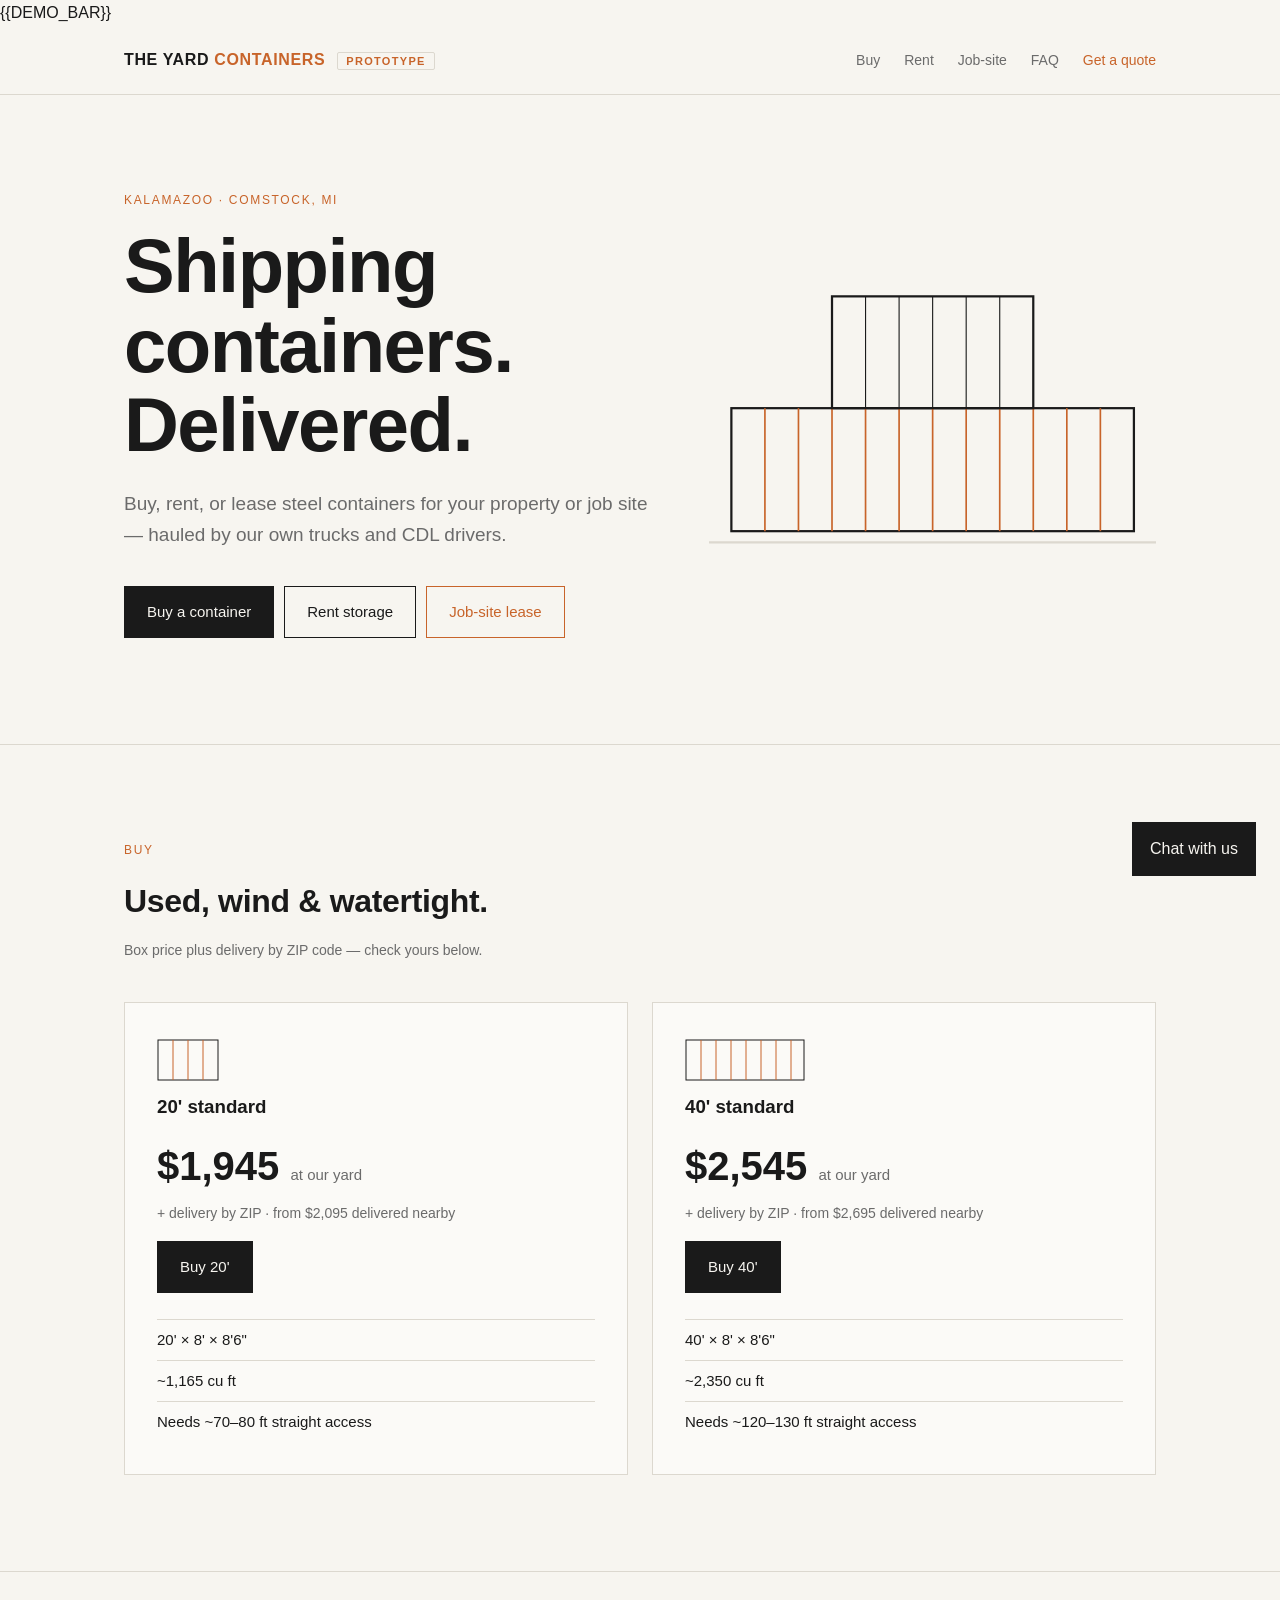
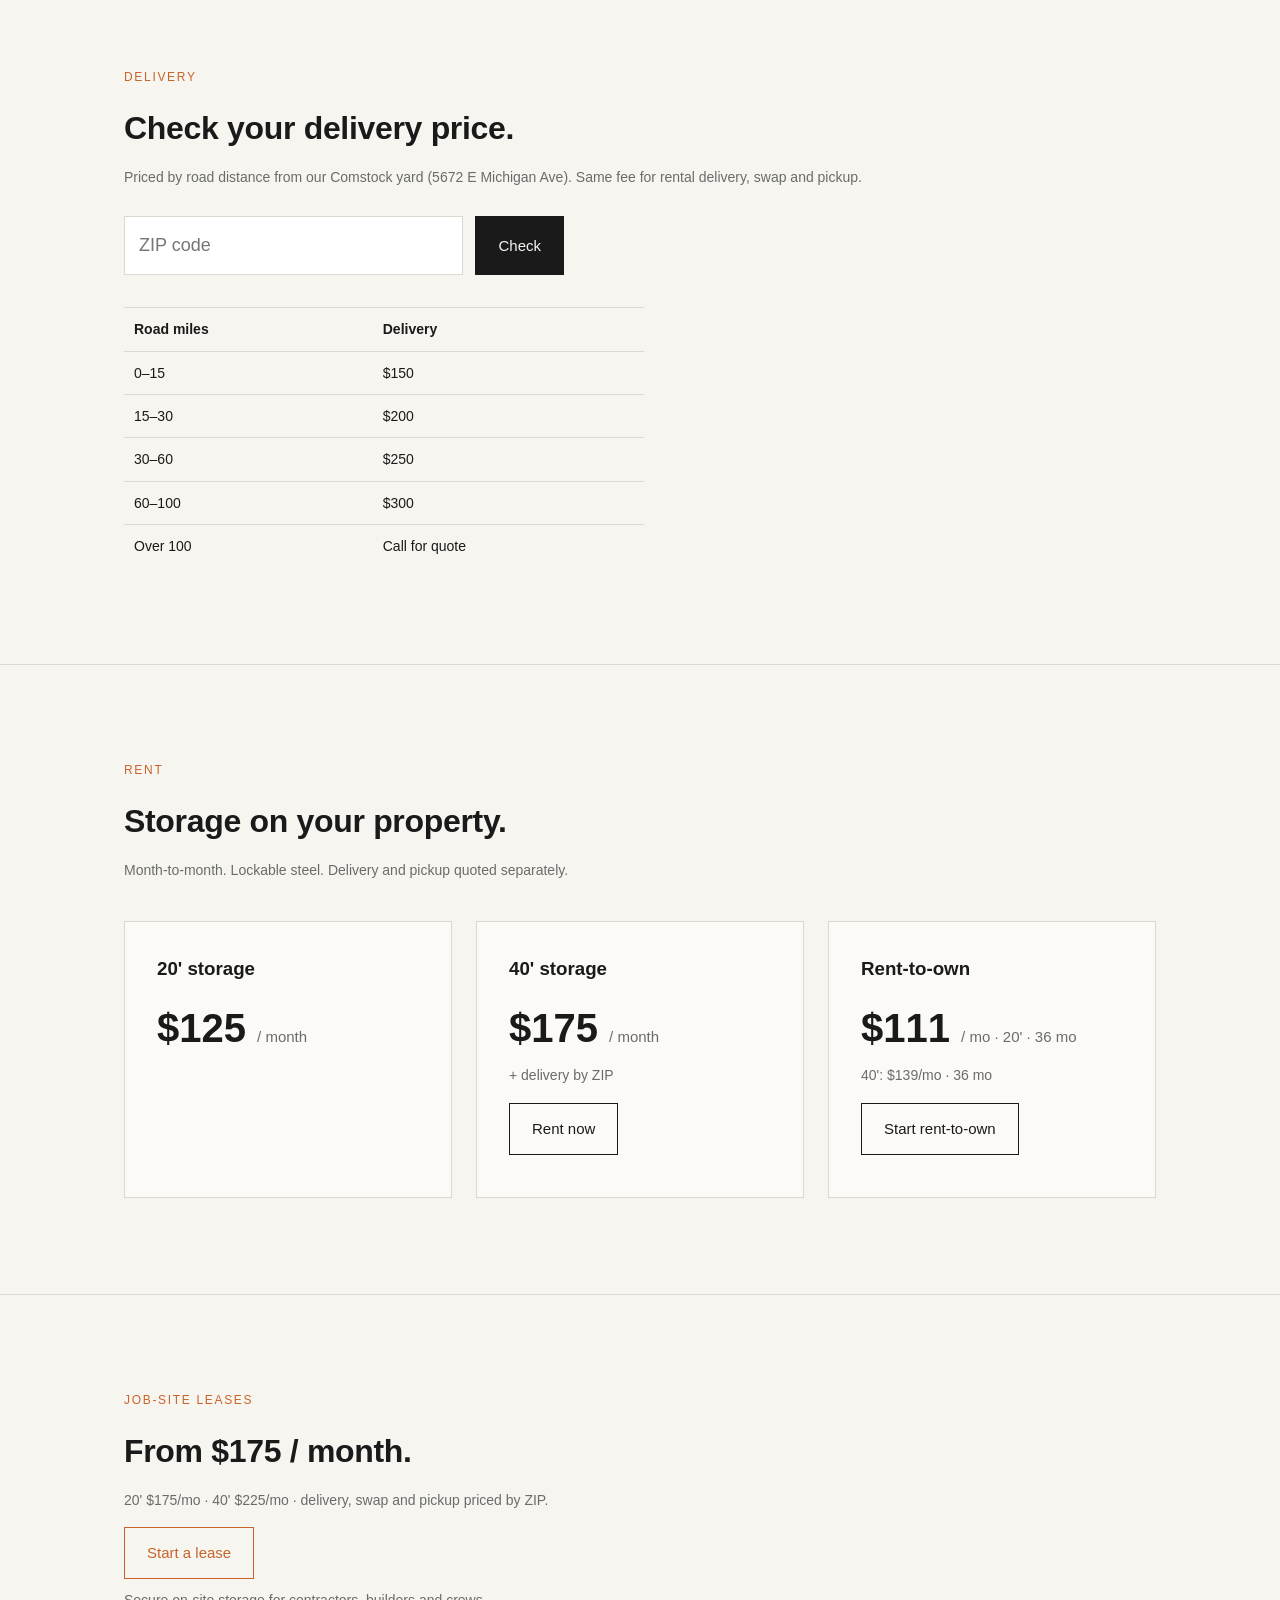
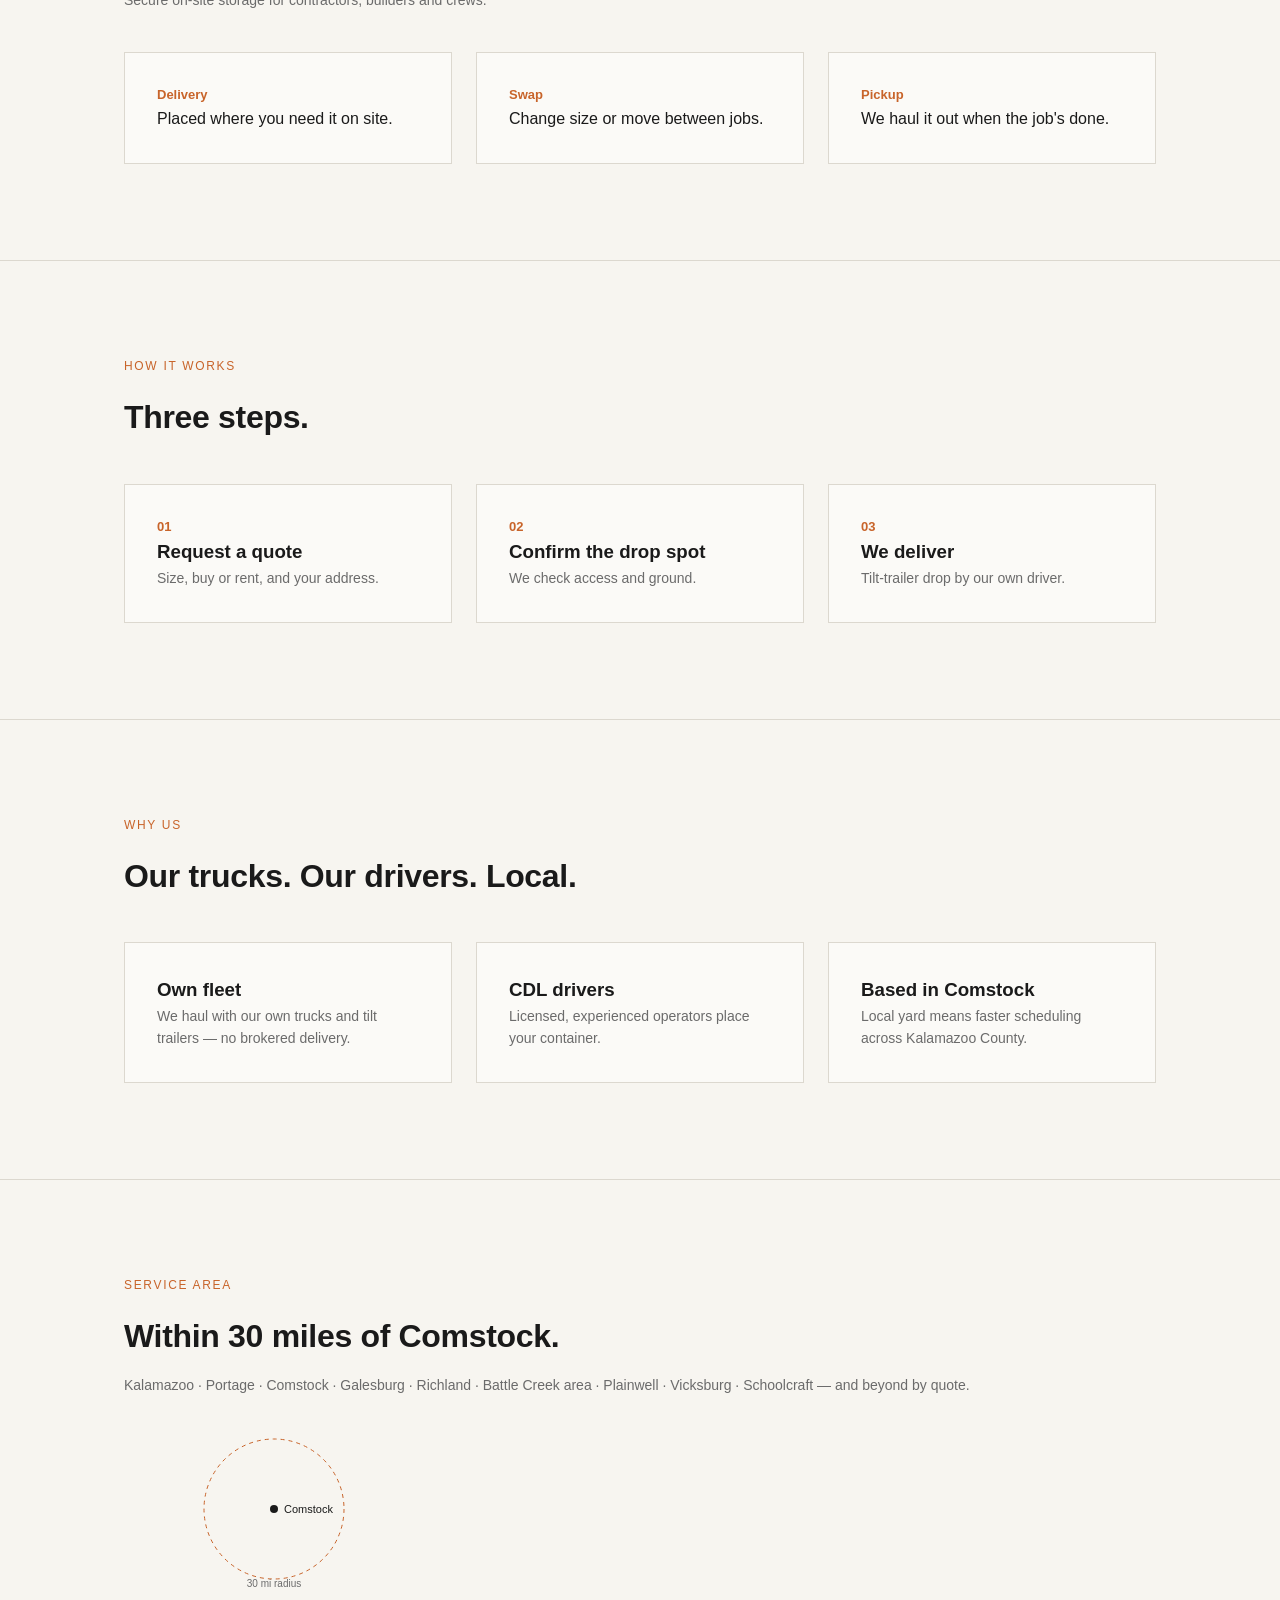
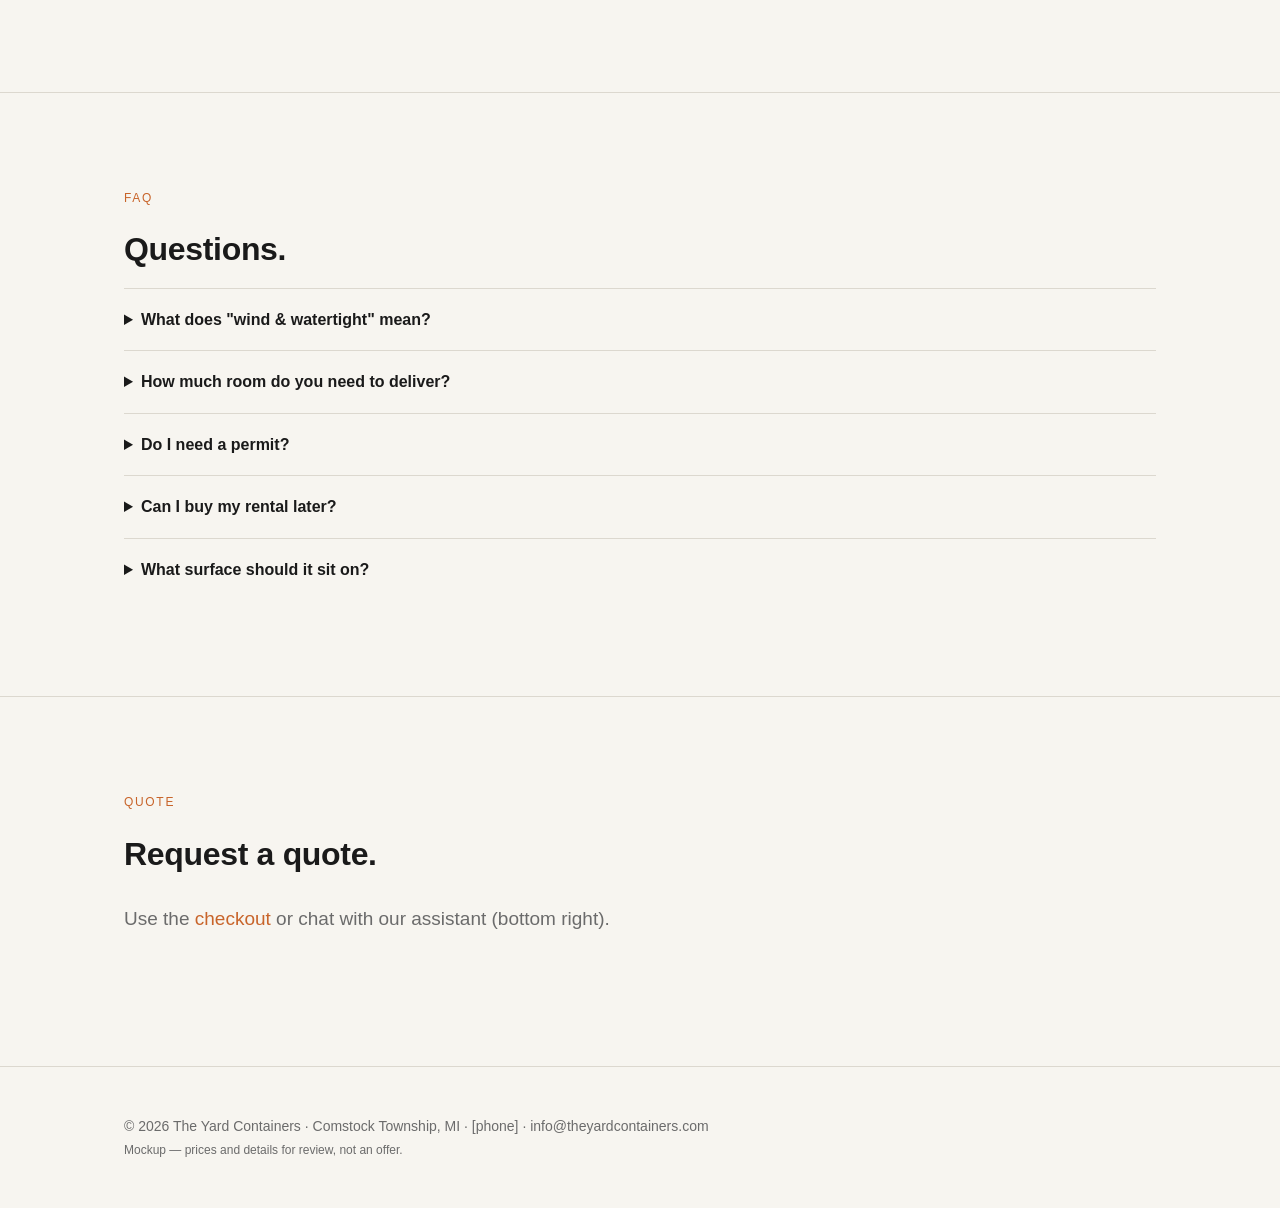
==== static/index.html @ 85f1a33a "Initial site" ====
<!DOCTYPE html>
<html lang="en"><head><meta charset="utf-8"><meta name="viewport" content="width=device-width,initial-scale=1">
<title>The Yard Containers — Shipping containers. Delivered. (Mockup)</title>
<link rel="canonical" href="https://theyardcontainers.com/">
<style>
:root{--bg:#f7f5f0;--ink:#1a1a1a;--mute:#6b6b6b;--line:#dcd8cf;--acc:#c8642a}
*{box-sizing:border-box;margin:0;padding:0}
body{font-family:-apple-system,BlinkMacSystemFont,"Segoe UI",Roboto,"Helvetica Neue",Arial,sans-serif;background:var(--bg);color:var(--ink);line-height:1.6}
a{color:inherit;text-decoration:none}
.wrap{max-width:1080px;margin:0 auto;padding:0 24px}
header{border-bottom:1px solid var(--line)}
.nav{display:flex;justify-content:space-between;align-items:center;height:68px}
.logo{font-weight:700;letter-spacing:.04em}.logo span{color:var(--acc)}
nav a{margin-left:24px;font-size:14px;color:var(--mute)}nav a:hover{color:var(--ink)}
.mock{font-size:11px;letter-spacing:.12em;text-transform:uppercase;color:var(--mute);border:1px solid var(--line);padding:2px 8px;border-radius:2px;margin-left:12px}
section{padding:96px 0;border-bottom:1px solid var(--line)}
h1{font-size:clamp(40px,7vw,76px);line-height:1.05;font-weight:700;letter-spacing:-.02em}
h2{font-size:32px;font-weight:600;letter-spacing:-.01em;margin-bottom:12px}
.eyebrow{font-size:12px;letter-spacing:.14em;text-transform:uppercase;color:var(--acc);margin-bottom:16px}
.lead{font-size:19px;color:var(--mute);max-width:560px;margin:24px 0 36px}
.btn{display:inline-block;padding:13px 22px;border:1px solid var(--ink);font-size:15px;margin:0 10px 10px 0}
.btn.p{background:var(--ink);color:var(--bg)}.btn.a{border-color:var(--acc);color:var(--acc)}
.hero{display:grid;grid-template-columns:1.2fr 1fr;gap:48px;align-items:center}
.grid{display:grid;grid-template-columns:repeat(auto-fit,minmax(260px,1fr));gap:24px;margin-top:40px}
.card{border:1px solid var(--line);padding:32px;background:#fbfaf7}
table.t{width:100%;border-collapse:collapse;font-size:14px}table.t td,table.t th{border-top:1px solid var(--line);padding:10px;text-align:left}
.price{font-size:40px;font-weight:700;margin:12px 0 4px}.price small{font-size:15px;font-weight:400;color:var(--mute)}
.sub{color:var(--mute);font-size:14px}
ul.l{list-style:none;margin-top:16px}ul.l li{padding:8px 0;border-top:1px solid var(--line);font-size:15px}
.step{font-size:13px;color:var(--acc);font-weight:600}
details{border-top:1px solid var(--line);padding:18px 0}details summary{cursor:pointer;font-weight:600}details p{color:var(--mute);margin-top:8px}
form{display:grid;grid-template-columns:1fr 1fr;gap:16px;margin-top:32px}
label{font-size:13px;color:var(--mute);display:block;margin-bottom:6px}
input,select,textarea{width:100%;padding:12px;border:1px solid var(--line);background:#fff;font:inherit}
.full{grid-column:1/-1}.note{font-size:13px;color:var(--acc);margin-top:8px}
footer{padding:48px 0;font-size:14px;color:var(--mute)}
@media(max-width:760px){.hero{grid-template-columns:1fr}nav a:not(.cta){display:none}section{padding:64px 0}form{grid-template-columns:1fr}}

.demo-bar{background:#c8642a;color:#fff;text-align:center;font-size:13px;padding:6px}
.form{display:grid;grid-template-columns:1fr 1fr;gap:16px;margin-top:32px}
table.t{width:100%;border-collapse:collapse;margin-top:16px;font-size:14px}table.t td,table.t th{border-top:1px solid var(--line);padding:10px;text-align:left;vertical-align:top}
.pill{font-size:12px;padding:2px 8px;border:1px solid var(--line)}.pill.available{color:#2f7a3d}.pill.sold{color:#999}.pill.rented,.pill.leased{color:var(--acc)}
#chatbtn{position:fixed;right:24px;bottom:24px;background:var(--ink);color:var(--bg);border:0;padding:14px 18px;font:inherit;cursor:pointer;z-index:9}
#chat{position:fixed;right:24px;bottom:84px;width:360px;max-width:calc(100vw - 32px);height:480px;background:#fff;border:1px solid var(--ink);display:none;flex-direction:column;z-index:9}
#chat.open{display:flex}#chat .hd{padding:12px 16px;border-bottom:1px solid var(--line);font-weight:600}#log{flex:1;overflow:auto;padding:16px;font-size:14px}
.m{margin:8px 0;padding:10px 12px;max-width:85%}.m.b{background:#f2efe8}.m.u{background:var(--ink);color:var(--bg);margin-left:auto}
#chat form{display:flex;border-top:1px solid var(--line)}#chat input{border:0;flex:1;padding:12px}#chat button{border:0;background:var(--acc);color:#fff;padding:0 16px}
@media(max-width:760px){.form{grid-template-columns:1fr}}
</style></head><body>{{DEMO_BAR}}
<header><div class="wrap nav"><a href="#" class="logo">THE YARD <span>CONTAINERS</span><span class="mock">Prototype</span></a>
<nav><a href="#buy">Buy</a><a href="#rent">Rent</a><a href="#jobsite">Job-site</a><a href="#faq">FAQ</a><a class="cta" href="#quote" style="color:var(--acc)">Get a quote</a></nav></div></header>

<section><div class="wrap hero"><div>
<div class="eyebrow">Kalamazoo · Comstock, MI</div>
<h1>Shipping containers. Delivered.</h1>
<p class="lead">Buy, rent, or lease steel containers for your property or job site — hauled by our own trucks and CDL drivers.</p>
<a class="btn p" href="/checkout?product=buy">Buy a container</a><a class="btn" href="/checkout?product=rent">Rent storage</a><a class="btn a" href="/checkout?product=lease">Job-site lease</a></div>
<svg viewBox="0 0 400 260" aria-label="Container illustration">
<rect x="20" y="120" width="360" height="110" fill="none" stroke="#1a1a1a" stroke-width="2"/>
<g stroke="#c8642a" stroke-width="1.5">
<line x1="50" y1="120" x2="50" y2="230"/><line x1="80" y1="120" x2="80" y2="230"/><line x1="110" y1="120" x2="110" y2="230"/><line x1="140" y1="120" x2="140" y2="230"/><line x1="170" y1="120" x2="170" y2="230"/><line x1="200" y1="120" x2="200" y2="230"/><line x1="230" y1="120" x2="230" y2="230"/><line x1="260" y1="120" x2="260" y2="230"/><line x1="290" y1="120" x2="290" y2="230"/><line x1="320" y1="120" x2="320" y2="230"/><line x1="350" y1="120" x2="350" y2="230"/></g>
<rect x="110" y="20" width="180" height="100" fill="none" stroke="#1a1a1a" stroke-width="2"/>
<g stroke="#1a1a1a" stroke-width="1"><line x1="140" y1="20" x2="140" y2="120"/><line x1="170" y1="20" x2="170" y2="120"/><line x1="200" y1="20" x2="200" y2="120"/><line x1="230" y1="20" x2="230" y2="120"/><line x1="260" y1="20" x2="260" y2="120"/></g>
<line x1="0" y1="240" x2="400" y2="240" stroke="#dcd8cf" stroke-width="2"/></svg></div></section>

<section id="buy"><div class="wrap"><div class="eyebrow">Buy</div><h2>Used, wind &amp; watertight.</h2><p class="sub">Box price plus delivery by ZIP code — check yours below.</p>
<div class="grid">
<div class="card"><svg viewBox="0 0 120 50" width="120"><rect x="1" y="5" width="60" height="40" fill="none" stroke="#1a1a1a"/><g stroke="#c8642a"><line x1="16" y1="5" x2="16" y2="45"/><line x1="31" y1="5" x2="31" y2="45"/><line x1="46" y1="5" x2="46" y2="45"/></g></svg>
<h3>20' standard</h3><div class="price">$1,945 <small>at our yard</small></div><div class="sub">+ delivery by ZIP · from $2,095 delivered nearby</div><p style="margin-top:16px"><a class="btn p" href="/checkout?product=buy&size=20">Buy 20'</a></p>
<ul class="l"><li>20' × 8' × 8'6"</li><li>~1,165 cu ft</li><li>Needs ~70–80 ft straight access</li></ul></div>
<div class="card"><svg viewBox="0 0 120 50" width="120"><rect x="1" y="5" width="118" height="40" fill="none" stroke="#1a1a1a"/><g stroke="#c8642a"><line x1="16" y1="5" x2="16" y2="45"/><line x1="31" y1="5" x2="31" y2="45"/><line x1="46" y1="5" x2="46" y2="45"/><line x1="61" y1="5" x2="61" y2="45"/><line x1="76" y1="5" x2="76" y2="45"/><line x1="91" y1="5" x2="91" y2="45"/><line x1="106" y1="5" x2="106" y2="45"/></g></svg>
<h3>40' standard</h3><div class="price">$2,545 <small>at our yard</small></div><div class="sub">+ delivery by ZIP · from $2,695 delivered nearby</div><p style="margin-top:16px"><a class="btn p" href="/checkout?product=buy&size=40">Buy 40'</a></p>
<ul class="l"><li>40' × 8' × 8'6"</li><li>~2,350 cu ft</li><li>Needs ~120–130 ft straight access</li></ul></div></div></div></section>

<section id="zip"><div class="wrap"><div class="eyebrow">Delivery</div><h2>Check your delivery price.</h2>
<p class="sub">Priced by road distance from our Comstock yard (5672 E Michigan Ave). Same fee for rental delivery, swap and pickup.</p>
<div style="display:flex;gap:12px;margin-top:28px;max-width:440px"><input id="zipin" maxlength="5" inputmode="numeric" placeholder="ZIP code" style="flex:1;padding:14px;border:1px solid var(--line);font:inherit;font-size:18px">
<button class="btn p" style="margin:0" onclick="zipcheck()">Check</button></div><div id="zipout" style="margin-top:24px"></div>
<table class="t" style="max-width:520px;margin-top:32px"><tr><th>Road miles</th><th>Delivery</th></tr><tr><td>0–15</td><td>$150</td></tr><tr><td>15–30</td><td>$200</td></tr><tr><td>30–60</td><td>$250</td></tr><tr><td>60–100</td><td>$300</td></tr><tr><td>Over 100</td><td>Call for quote</td></tr></table></div></section>
<script>async function zipcheck(){const z=zipin.value.trim();const r=await (await fetch('/api/delivery?zip='+z)).json();
zipout.innerHTML=r.error?'<p class="sub">'+r.error+'</p>':(r.fee==null?`<p><b>${r.zip}</b> · ~${r.miles} road mi — <b>call for a quote</b> at [phone].</p>`:
`<div class="grid" style="margin-top:0"><div class="card"><div class="step">ZIP ${r.zip} · ~${r.miles} road mi</div><div class="price">$${r.fee} <small>delivery</small></div></div>
<div class="card"><h3>20' delivered</h3><div class="price">$${r.buy_delivered["20"].toLocaleString()}</div></div><div class="card"><h3>40' delivered</h3><div class="price">$${r.buy_delivered["40"].toLocaleString()}</div></div></div>`)}
zipin.addEventListener('keydown',e=>{if(e.key==='Enter')zipcheck()})</script>
<section id="rent"><div class="wrap"><div class="eyebrow">Rent</div><h2>Storage on your property.</h2><p class="sub">Month-to-month. Lockable steel. Delivery and pickup quoted separately.</p>
<div class="grid">
<div class="card"><h3>20' storage</h3><div class="price">$125 <small>/ month</small></div></div>
<div class="card"><h3>40' storage</h3><div class="price">$175 <small>/ month</small></div><div class="sub">+ delivery by ZIP</div><p style="margin-top:16px"><a class="btn" href="/checkout?product=rent">Rent now</a></p></div>
<div class="card"><h3>Rent-to-own</h3><div class="price">$111 <small>/ mo · 20' · 36 mo</small></div><div class="sub">40': $139/mo · 36 mo</div><p style="margin-top:16px"><a class="btn" href="/checkout?product=rto">Start rent-to-own</a></p></div></div></div></section>

<section id="jobsite"><div class="wrap"><div class="eyebrow">Job-site leases</div><h2>From $175 / month.</h2><p class="sub">20' $175/mo · 40' $225/mo · delivery, swap and pickup priced by ZIP.</p><p style="margin-top:16px"><a class="btn a" href="/checkout?product=lease">Start a lease</a></p><p class="sub">Secure on-site storage for contractors, builders and crews.</p>
<div class="grid"><div class="card"><div class="step">Delivery</div><p>Placed where you need it on site.</p></div><div class="card"><div class="step">Swap</div><p>Change size or move between jobs.</p></div><div class="card"><div class="step">Pickup</div><p>We haul it out when the job's done.</p></div></div></div></section>

<section><div class="wrap"><div class="eyebrow">How it works</div><h2>Three steps.</h2>
<div class="grid"><div class="card"><div class="step">01</div><h3>Request a quote</h3><p class="sub">Size, buy or rent, and your address.</p></div>
<div class="card"><div class="step">02</div><h3>Confirm the drop spot</h3><p class="sub">We check access and ground.</p></div>
<div class="card"><div class="step">03</div><h3>We deliver</h3><p class="sub">Tilt-trailer drop by our own driver.</p></div></div></div></section>

<section><div class="wrap"><div class="eyebrow">Why us</div><h2>Our trucks. Our drivers. Local.</h2>
<div class="grid"><div class="card"><h3>Own fleet</h3><p class="sub">We haul with our own trucks and tilt trailers — no brokered delivery.</p></div>
<div class="card"><h3>CDL drivers</h3><p class="sub">Licensed, experienced operators place your container.</p></div>
<div class="card"><h3>Based in Comstock</h3><p class="sub">Local yard means faster scheduling across Kalamazoo County.</p></div></div></div></section>

<section><div class="wrap"><div class="eyebrow">Service area</div><h2>Within 30 miles of Comstock.</h2>
<p class="sub">Kalamazoo · Portage · Comstock · Galesburg · Richland · Battle Creek area · Plainwell · Vicksburg · Schoolcraft — and beyond by quote.</p>
<svg viewBox="0 0 300 160" width="300" style="margin-top:32px"><circle cx="150" cy="80" r="70" fill="none" stroke="#c8642a" stroke-dasharray="4 4"/><circle cx="150" cy="80" r="4" fill="#1a1a1a"/><text x="160" y="84" font-size="11" fill="#1a1a1a">Comstock</text><text x="150" y="158" font-size="10" fill="#6b6b6b" text-anchor="middle">30 mi radius</text></svg></div></section>

<section id="faq"><div class="wrap"><div class="eyebrow">FAQ</div><h2>Questions.</h2>
<details><summary>What does "wind &amp; watertight" mean?</summary><p>The container keeps weather out — no holes, working doors and seals. It may show dents and surface rust.</p></details>
<details><summary>How much room do you need to deliver?</summary><p>Roughly 70–80 ft of straight, level access for a 20' and 120–130 ft for a 40', plus overhead clearance.</p></details>
<details><summary>Do I need a permit?</summary><p>Rules vary by township and city. Check with your local zoning office before delivery.</p></details>
<details><summary>Can I buy my rental later?</summary><p>Yes — ask about rent-to-own.</p></details>
<details><summary>What surface should it sit on?</summary><p>Firm, level ground. Gravel or blocks under the corners work well.</p></details></div></section>

<section id="quote"><div class="wrap"><div class="eyebrow">Quote</div><h2>Request a quote.</h2>
<p class="lead">Use the <a href="/checkout" style="color:var(--acc)">checkout</a> or chat with our assistant (bottom right).</p></div></section>

<footer><div class="wrap">© 2026 The Yard Containers · Comstock Township, MI · [phone] · <a href="mailto:info@theyardcontainers.com">info@theyardcontainers.com</a><br><span style="font-size:12px">Mockup — prices and details for review, not an offer.</span></div></footer>

<button id="chatbtn" onclick="toggleChat()">Chat with us</button>
<div id="chat"><div class="hd">The Yard Containers assistant <span class="sub" style="font-weight:400">· automated</span></div><div id="log"></div>
<form onsubmit="send(event)"><input id="msg" placeholder="Type a message…" autocomplete="off"><button>Send</button></form></div>
<script>
const sid=localStorage.sid||(localStorage.sid=Math.random().toString(36).slice(2));
function add(t,c){const d=document.createElement('div');d.className='m '+c;d.innerHTML=t.replace(/(https?:\/\/\S+)/g,'<a href="$1" style="text-decoration:underline">$1</a>');log.appendChild(d);log.scrollTop=1e9}
function toggleChat(){chat.classList.toggle('open');if(!log.children.length)add("Hi! I can quote prices, answer questions and set up your order. Are you looking to buy, rent for storage, lease for a job site, or rent-to-own?",'b')}
async function send(e){e.preventDefault();const m=msg.value.trim();if(!m)return;add(m.replace(/</g,'&lt;'),'u');msg.value='';
const r=await fetch('/api/chat',{method:'POST',headers:{'Content-Type':'application/json'},body:JSON.stringify({sid,message:m})});add((await r.json()).reply.replace(/</g,'&lt;'),'b')}
</script></body></html>
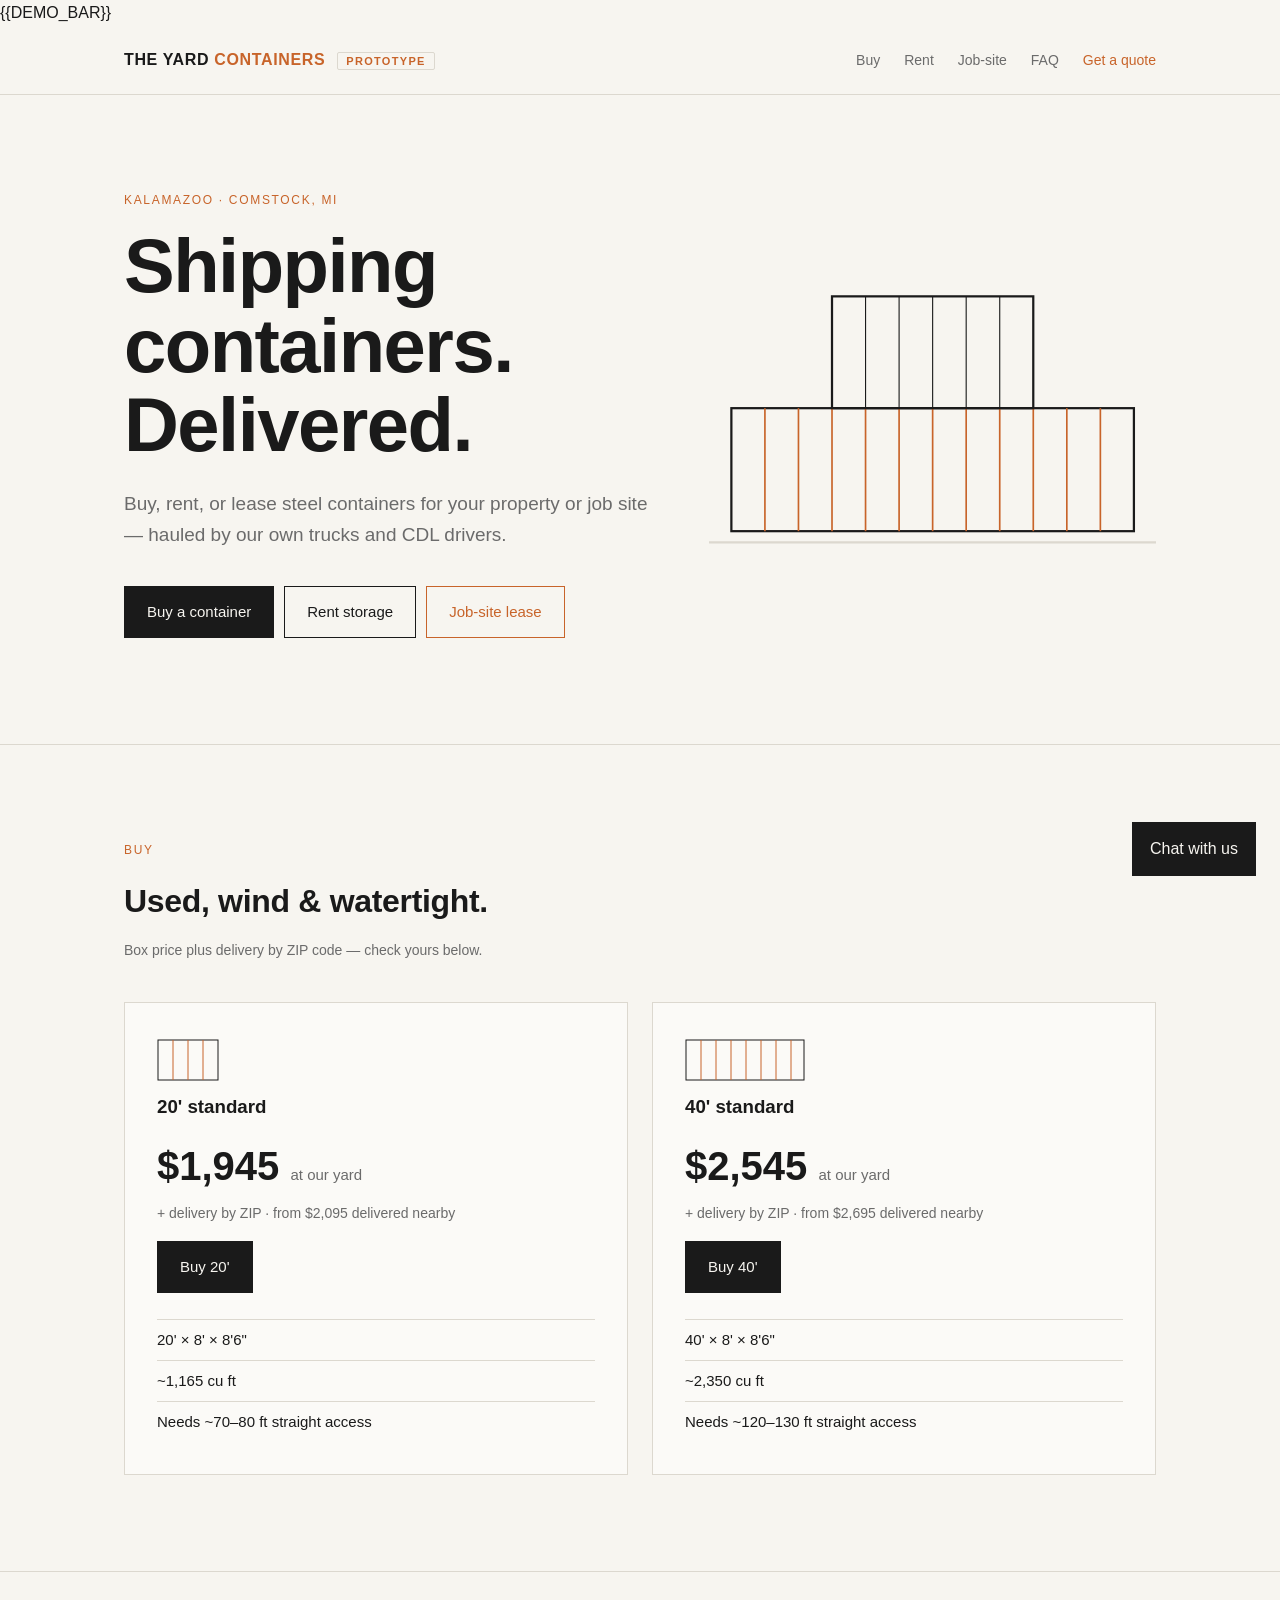
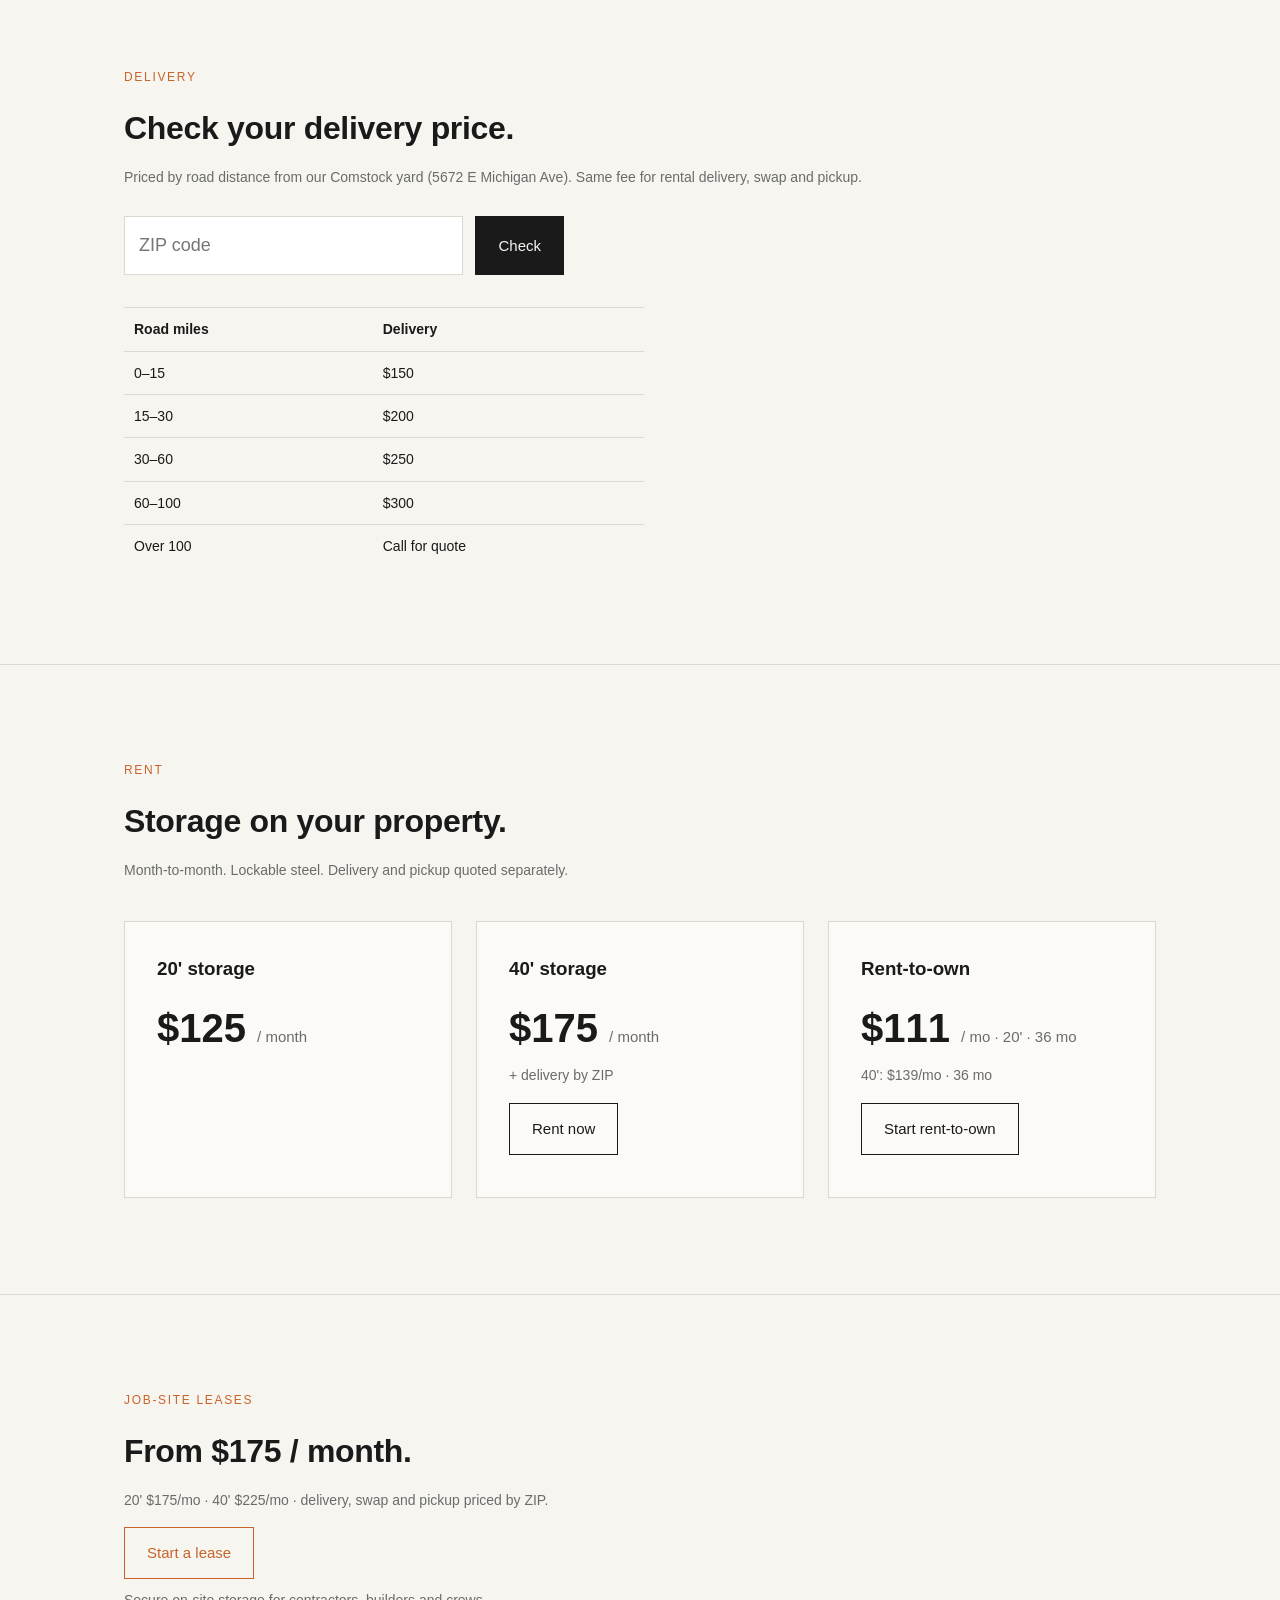
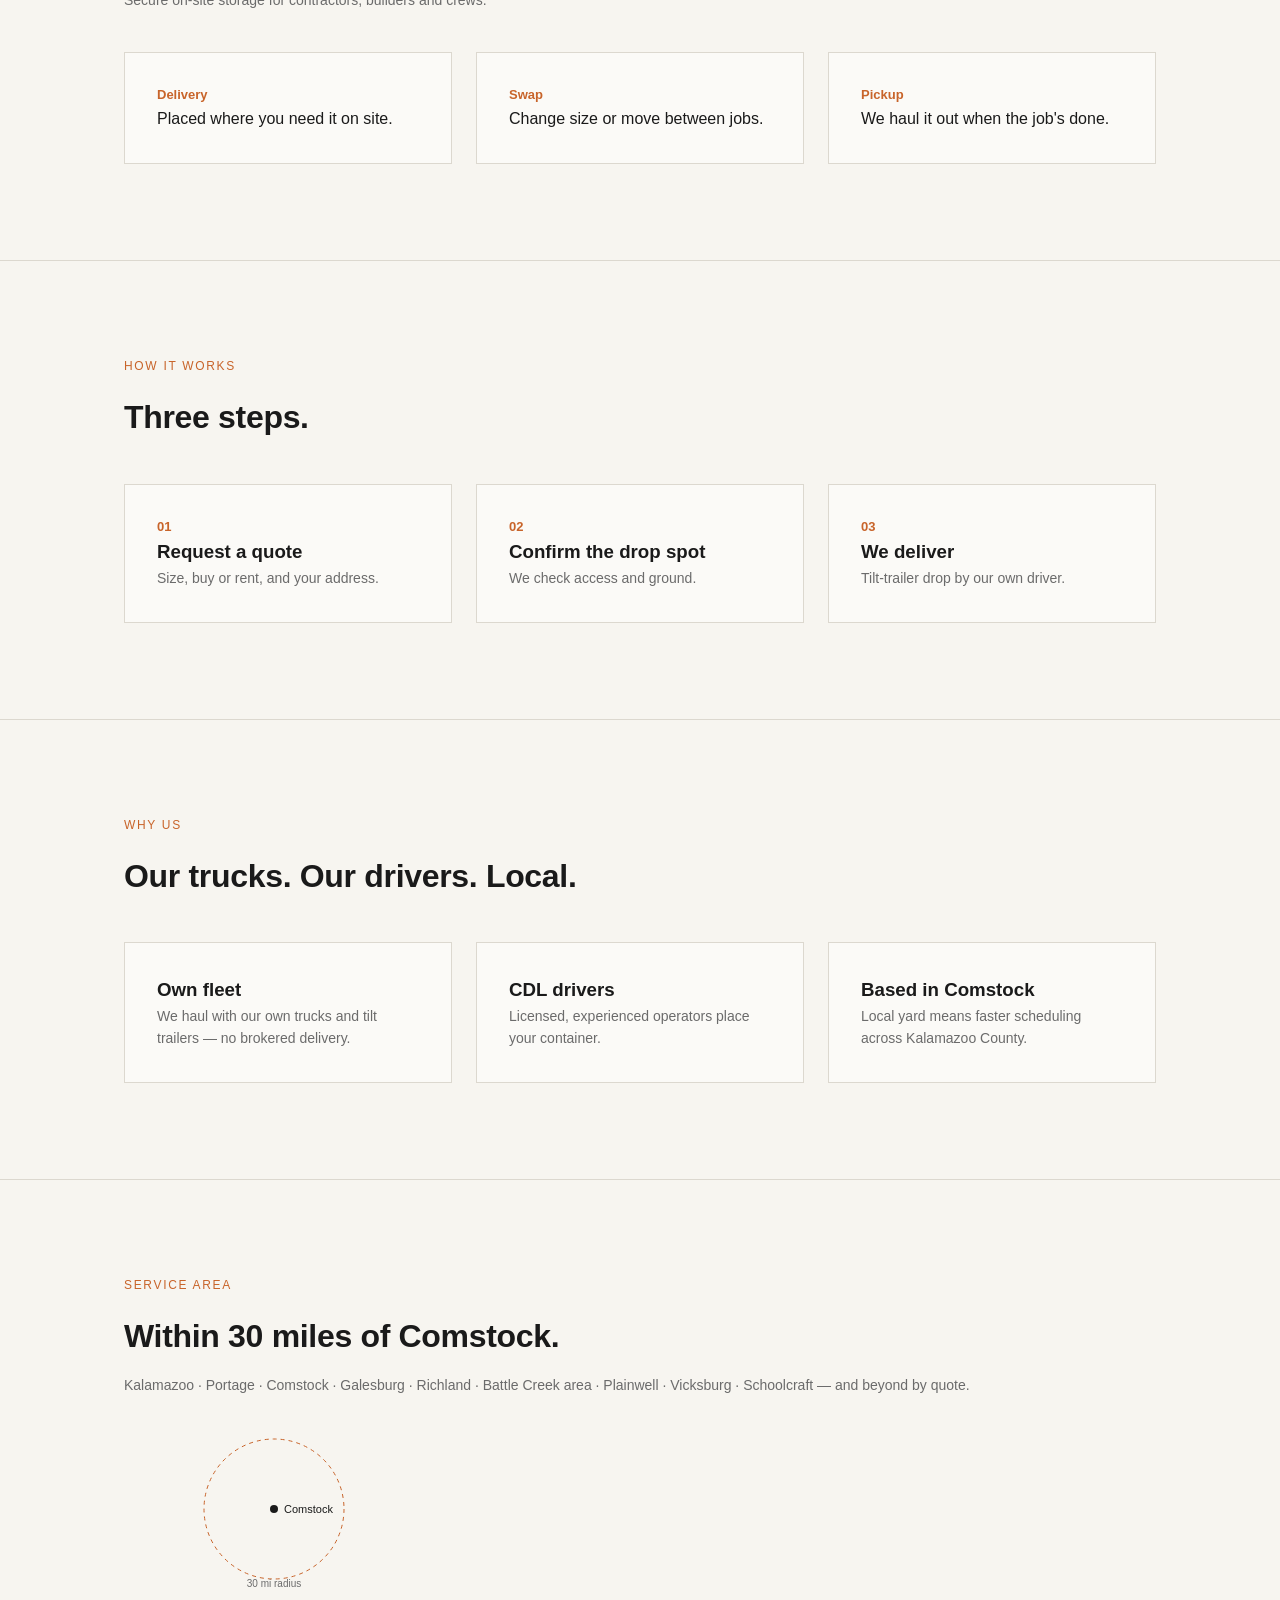
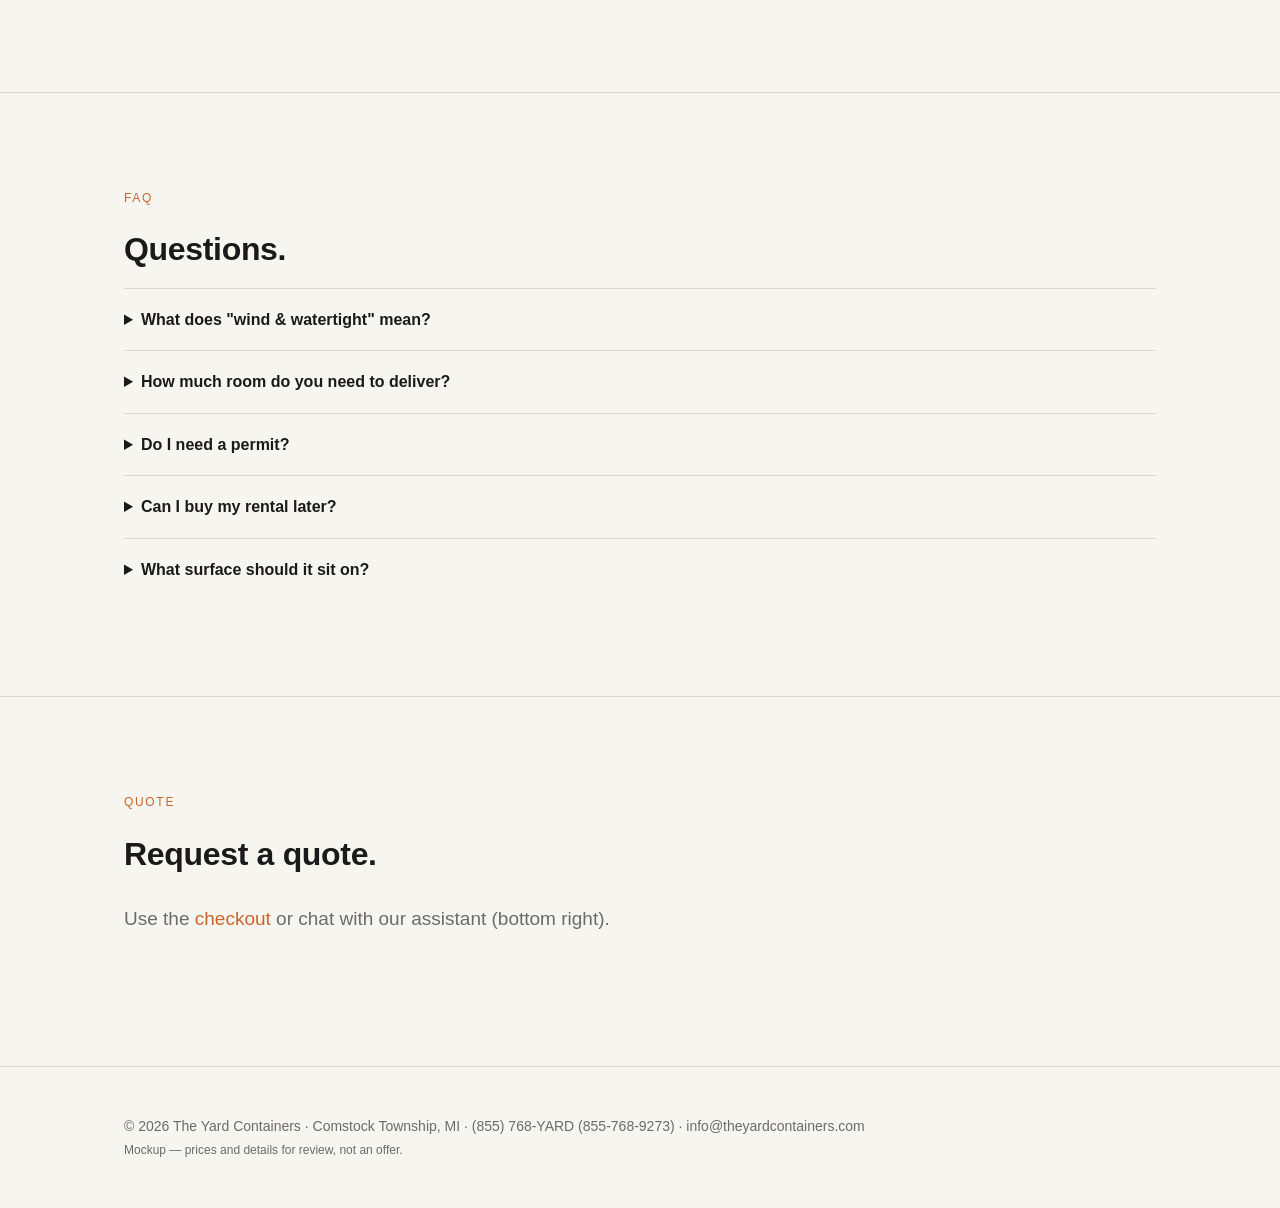
==== commit f87527f5: "Add /twilio/voice: Twilio->Retell custom telephony (signature check, SIP dial, apology fallback); fi" ====
--- a/static/index.html
+++ b/static/index.html
@@ -78,7 +78,7 @@
 <button class="btn p" style="margin:0" onclick="zipcheck()">Check</button></div><div id="zipout" style="margin-top:24px"></div>
 <table class="t" style="max-width:520px;margin-top:32px"><tr><th>Road miles</th><th>Delivery</th></tr><tr><td>0–15</td><td>$150</td></tr><tr><td>15–30</td><td>$200</td></tr><tr><td>30–60</td><td>$250</td></tr><tr><td>60–100</td><td>$300</td></tr><tr><td>Over 100</td><td>Call for quote</td></tr></table></div></section>
 <script>async function zipcheck(){const z=zipin.value.trim();const r=await (await fetch('/api/delivery?zip='+z)).json();
-zipout.innerHTML=r.error?'<p class="sub">'+r.error+'</p>':(r.fee==null?`<p><b>${r.zip}</b> · ~${r.miles} road mi — <b>call for a quote</b> at [phone].</p>`:
+zipout.innerHTML=r.error?'<p class="sub">'+r.error+'</p>':(r.fee==null?`<p><b>${r.zip}</b> · ~${r.miles} road mi — <b>call for a quote</b> at <a href="tel:+18557689273">(855) 768-YARD</a>.</p>`:
 `<div class="grid" style="margin-top:0"><div class="card"><div class="step">ZIP ${r.zip} · ~${r.miles} road mi</div><div class="price">$${r.fee} <small>delivery</small></div></div>
 <div class="card"><h3>20' delivered</h3><div class="price">$${r.buy_delivered["20"].toLocaleString()}</div></div><div class="card"><h3>40' delivered</h3><div class="price">$${r.buy_delivered["40"].toLocaleString()}</div></div></div>`)}
 zipin.addEventListener('keydown',e=>{if(e.key==='Enter')zipcheck()})</script>
@@ -115,7 +115,7 @@
 <section id="quote"><div class="wrap"><div class="eyebrow">Quote</div><h2>Request a quote.</h2>
 <p class="lead">Use the <a href="/checkout" style="color:var(--acc)">checkout</a> or chat with our assistant (bottom right).</p></div></section>
 
-<footer><div class="wrap">© 2026 The Yard Containers · Comstock Township, MI · [phone] · <a href="mailto:info@theyardcontainers.com">info@theyardcontainers.com</a><br><span style="font-size:12px">Mockup — prices and details for review, not an offer.</span></div></footer>
+<footer><div class="wrap">© 2026 The Yard Containers · Comstock Township, MI · <a href="tel:+18557689273">(855) 768-YARD (855-768-9273)</a> · <a href="mailto:info@theyardcontainers.com">info@theyardcontainers.com</a><br><span style="font-size:12px">Mockup — prices and details for review, not an offer.</span></div></footer>
 
 <button id="chatbtn" onclick="toggleChat()">Chat with us</button>
 <div id="chat"><div class="hd">The Yard Containers assistant <span class="sub" style="font-weight:400">· automated</span></div><div id="log"></div>
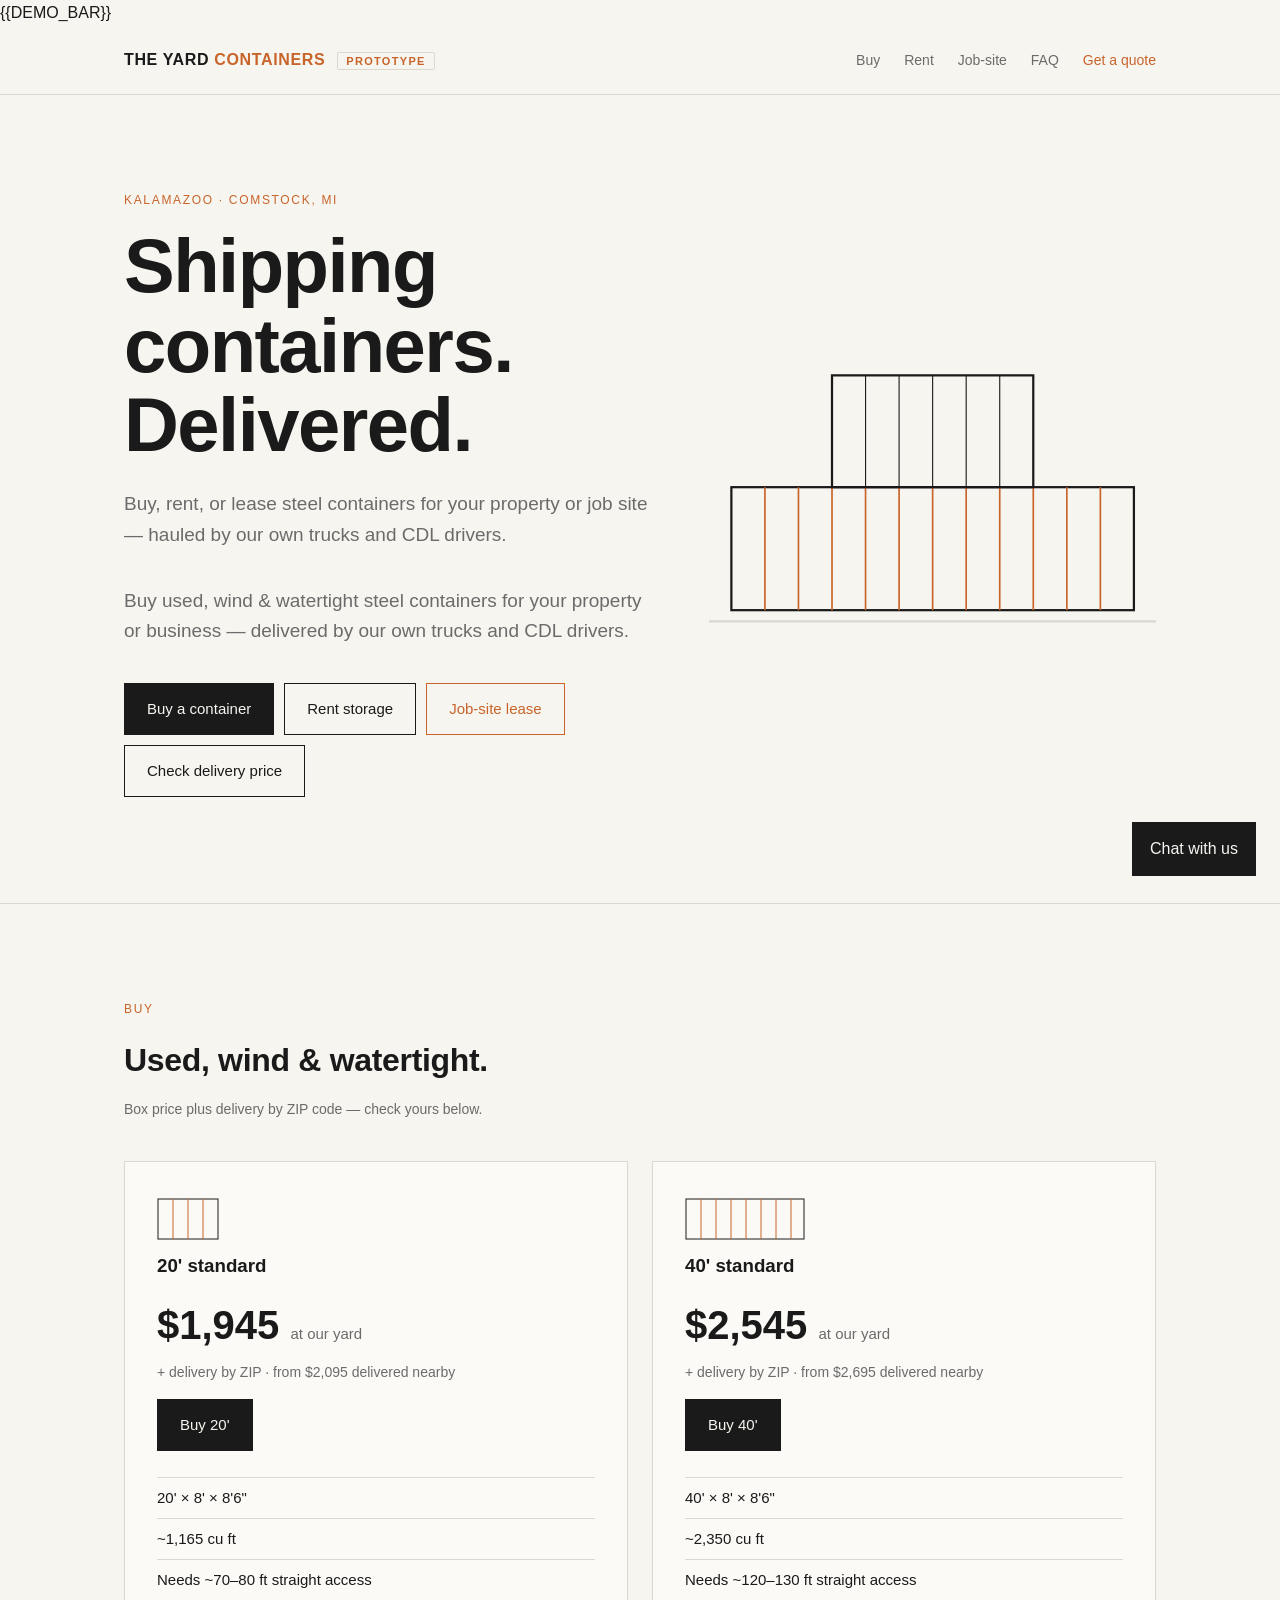
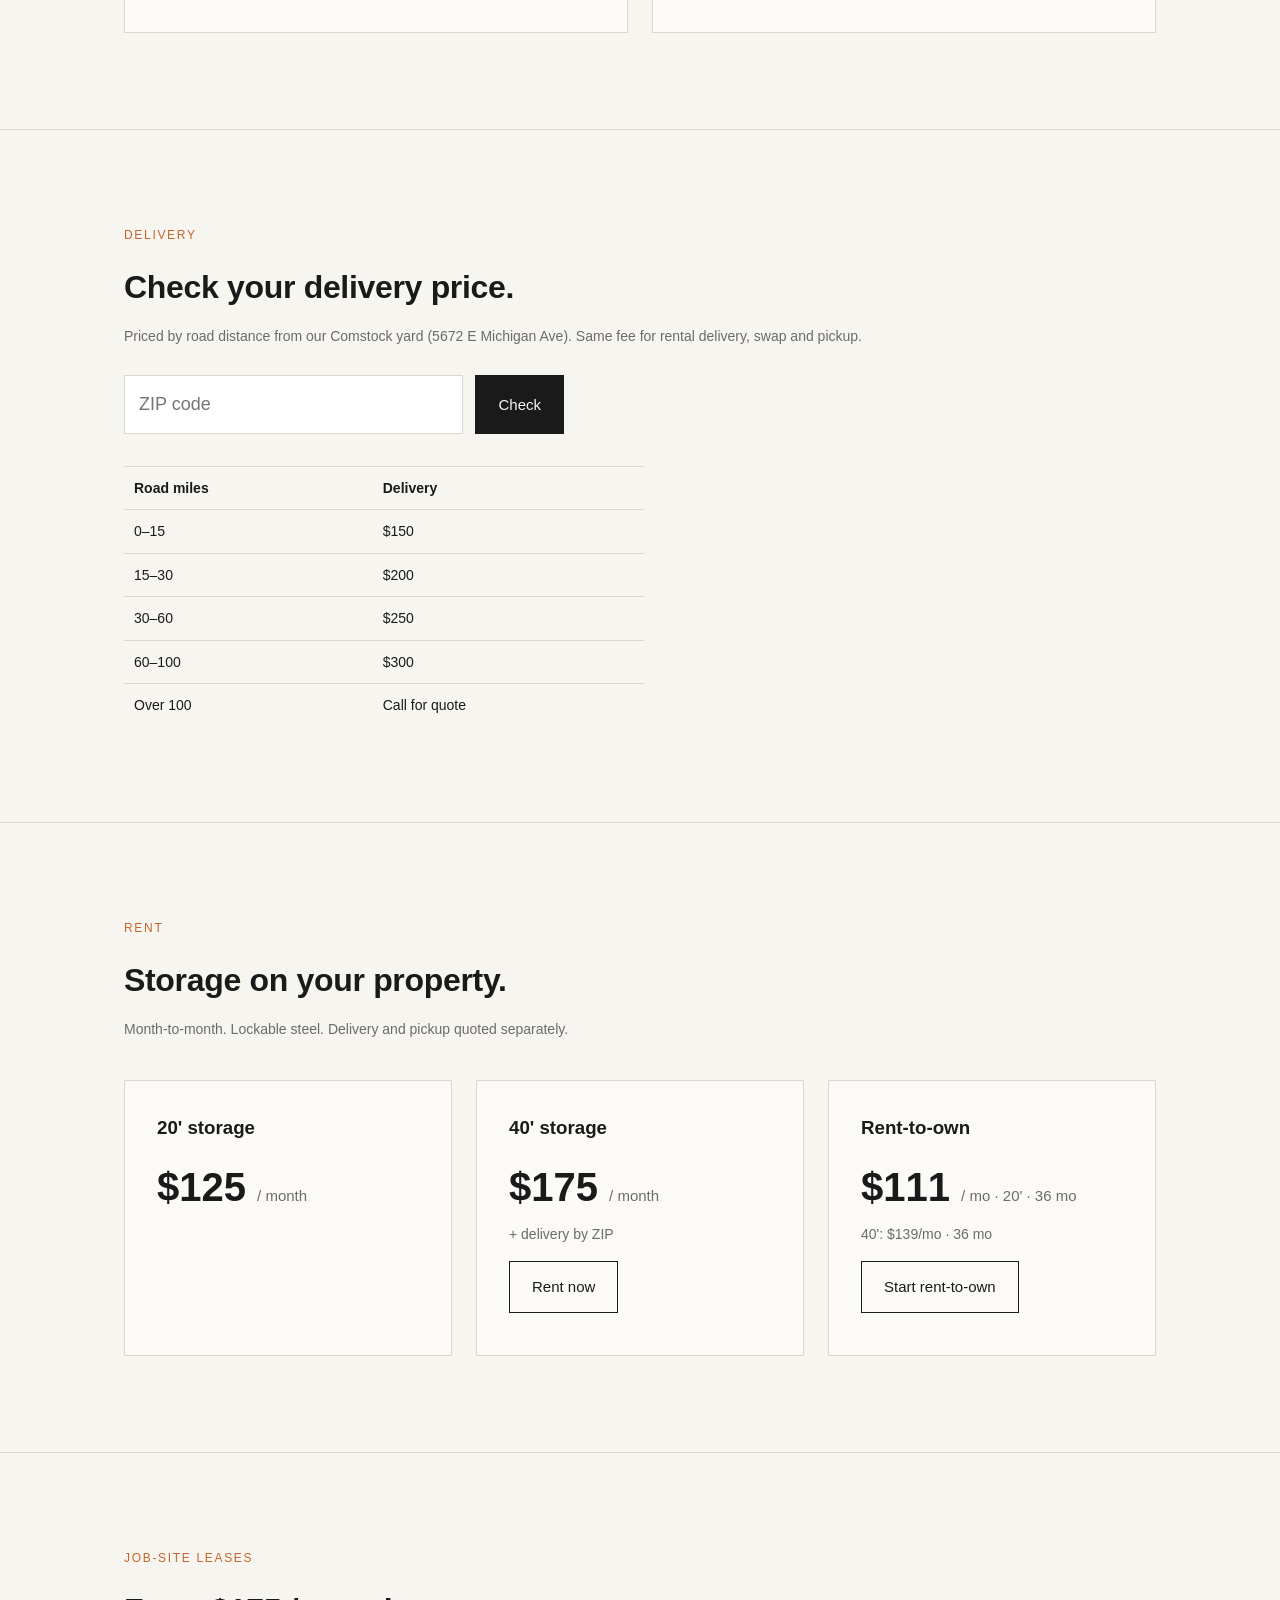
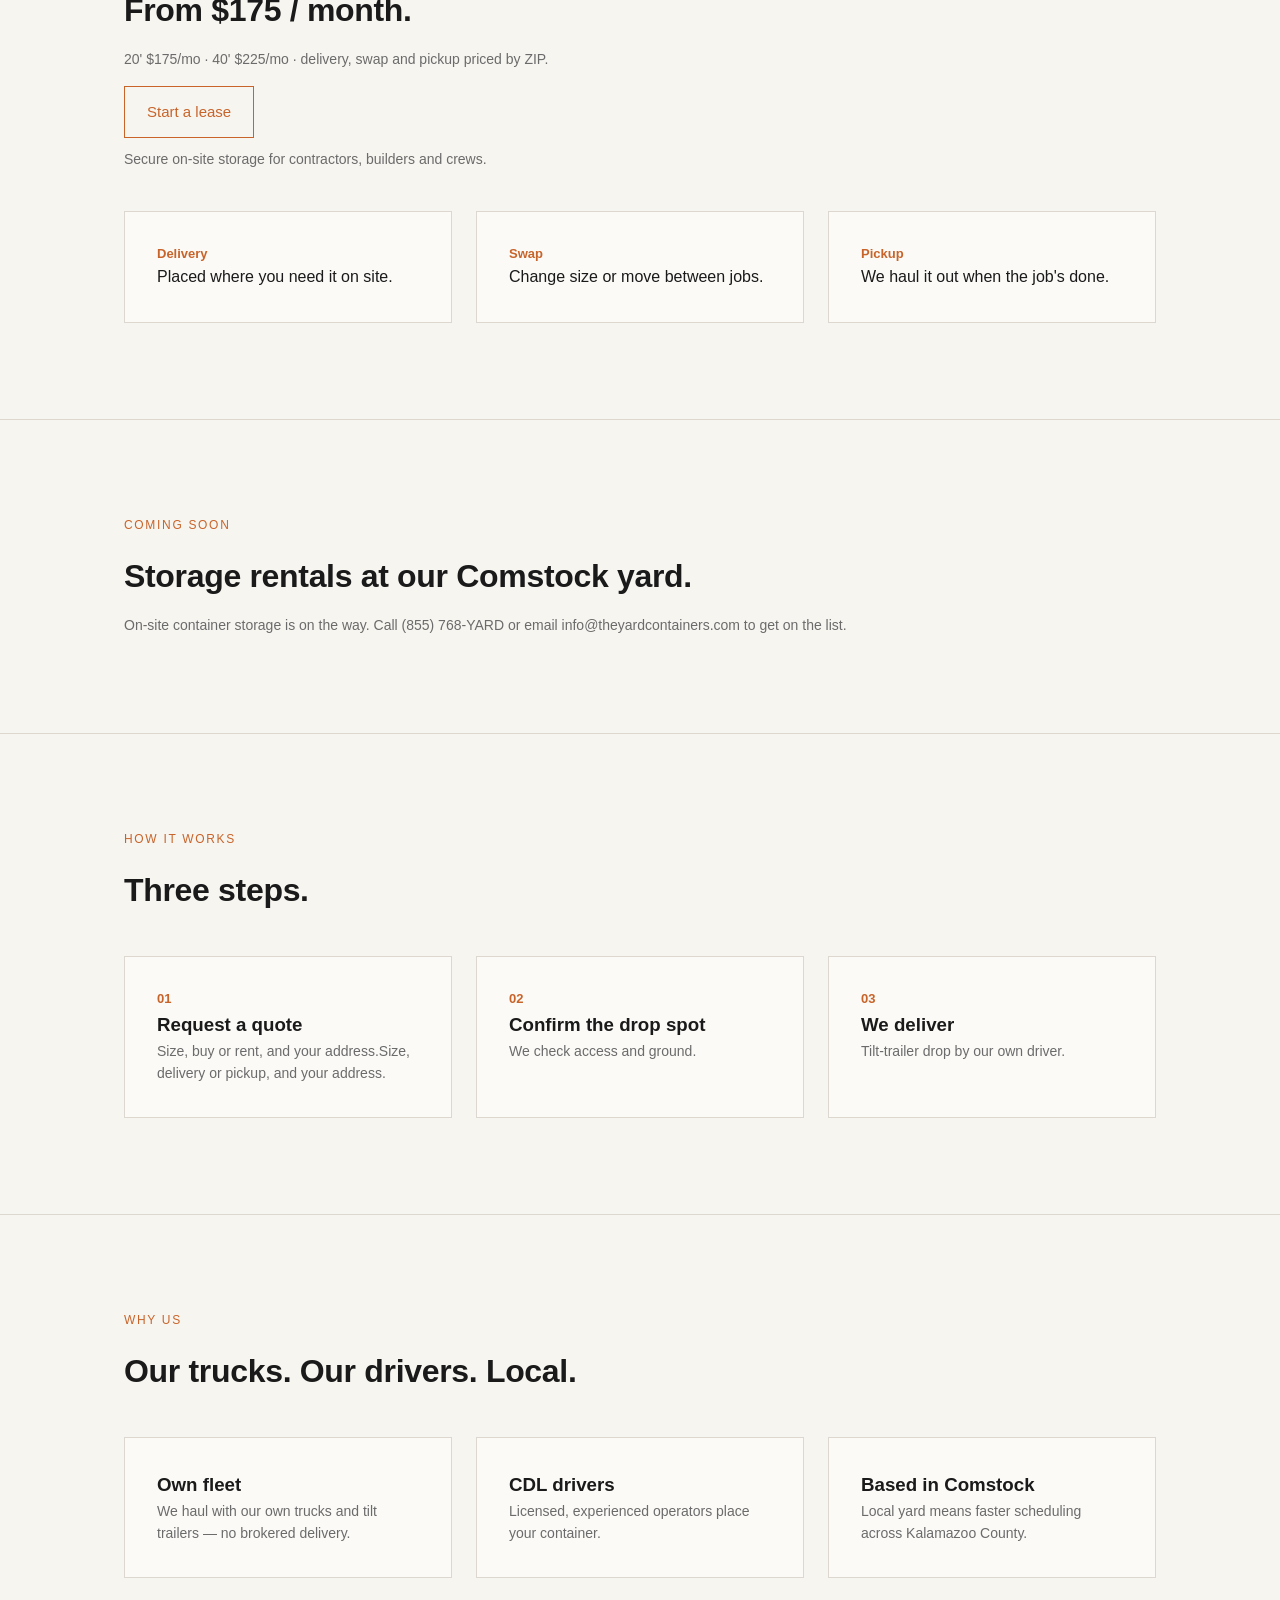
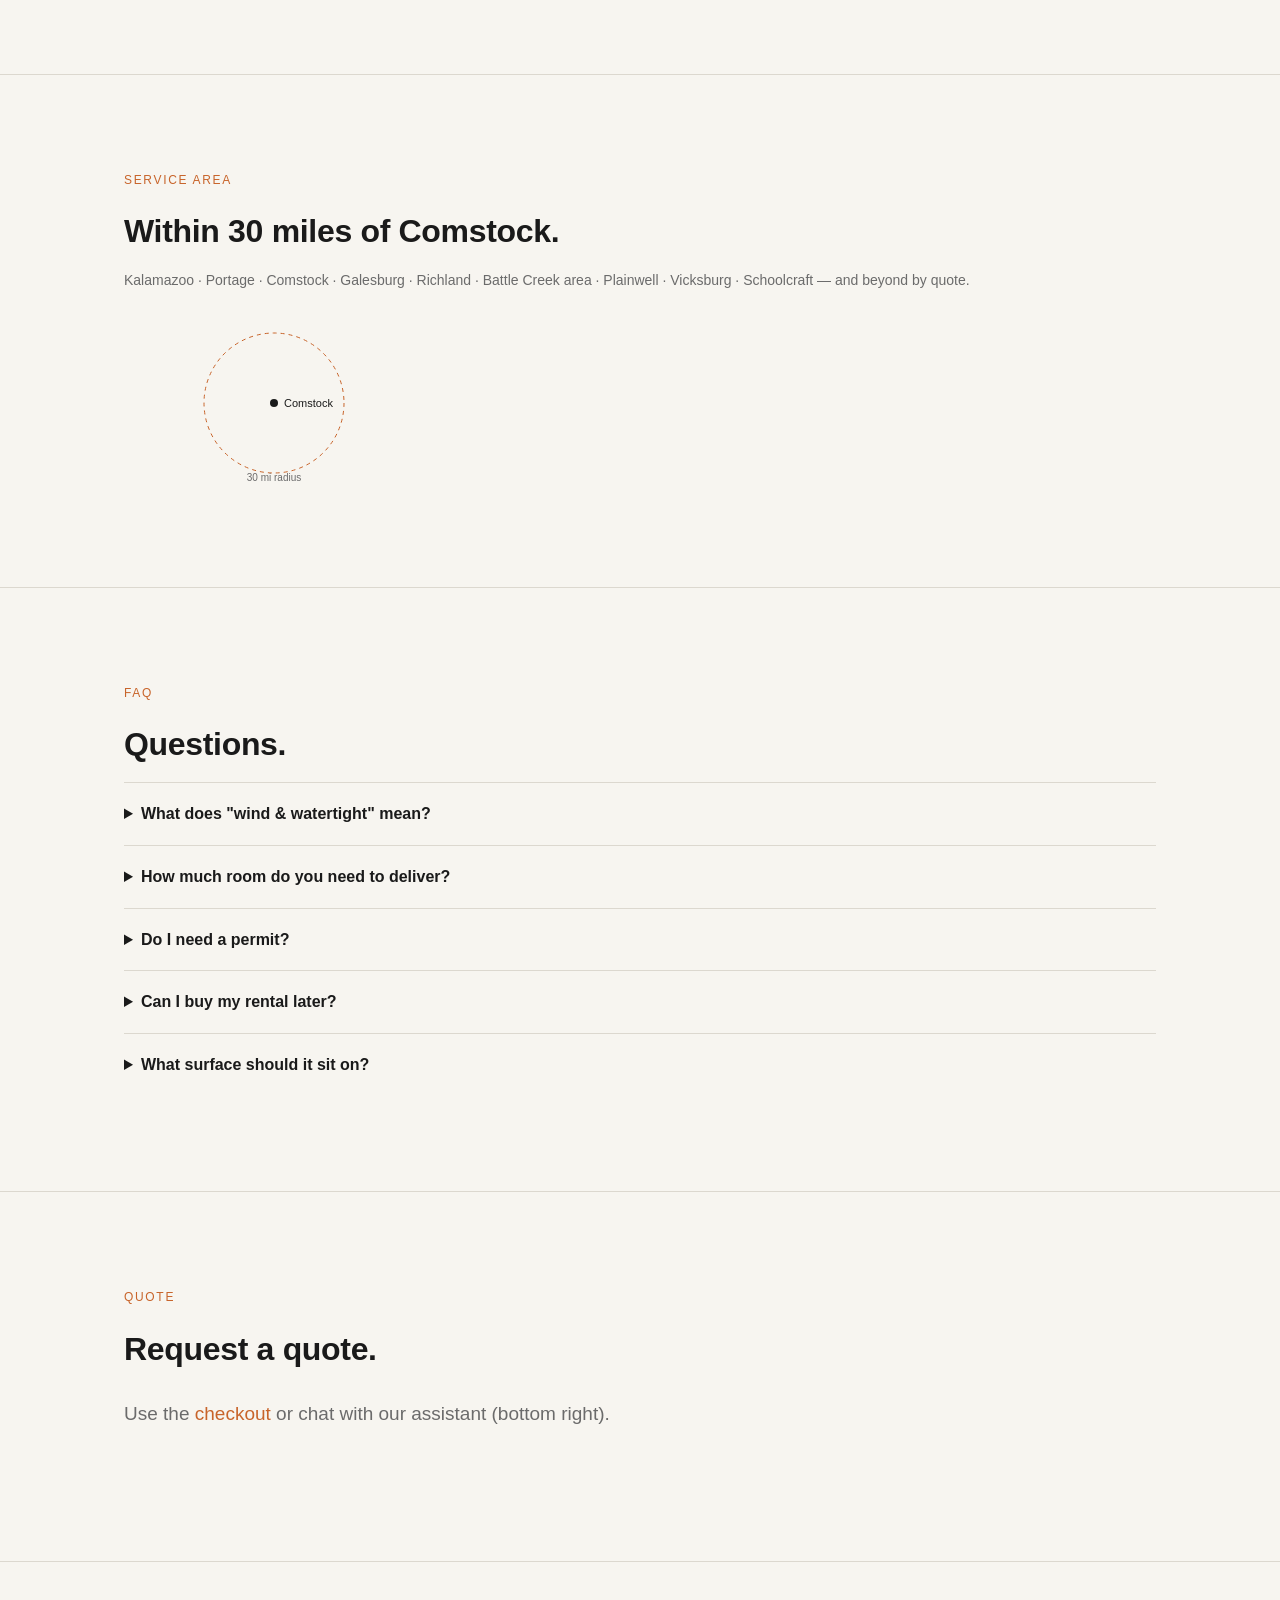
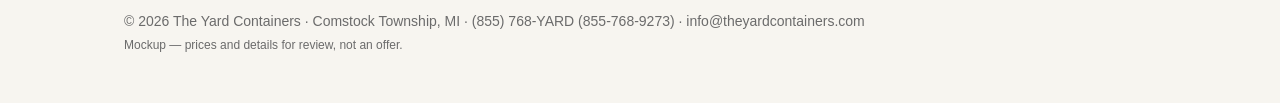
==== commit 36be1f06: "Sales-only mode: ENABLED_PRODUCTS flag (default buy) hides rentals/lease/RTO on site, checkout, chat" ====
--- a/static/index.html
+++ b/static/index.html
@@ -48,13 +48,13 @@
 @media(max-width:760px){.form{grid-template-columns:1fr}}
 </style></head><body>{{DEMO_BAR}}
 <header><div class="wrap nav"><a href="#" class="logo">THE YARD <span>CONTAINERS</span><span class="mock">Prototype</span></a>
-<nav><a href="#buy">Buy</a><a href="#rent">Rent</a><a href="#jobsite">Job-site</a><a href="#faq">FAQ</a><a class="cta" href="#quote" style="color:var(--acc)">Get a quote</a></nav></div></header>
+<nav><a href="#buy">Buy</a><!--IF:rentals--><a href="#rent">Rent</a><a href="#jobsite">Job-site</a><!--/IF:rentals--><a href="#faq">FAQ</a><a class="cta" href="#quote" style="color:var(--acc)">Get a quote</a></nav></div></header>
 
 <section><div class="wrap hero"><div>
 <div class="eyebrow">Kalamazoo · Comstock, MI</div>
 <h1>Shipping containers. Delivered.</h1>
-<p class="lead">Buy, rent, or lease steel containers for your property or job site — hauled by our own trucks and CDL drivers.</p>
-<a class="btn p" href="/checkout?product=buy">Buy a container</a><a class="btn" href="/checkout?product=rent">Rent storage</a><a class="btn a" href="/checkout?product=lease">Job-site lease</a></div>
+<!--IF:rentals--><p class="lead">Buy, rent, or lease steel containers for your property or job site — hauled by our own trucks and CDL drivers.</p><!--/IF:rentals--><!--IF:salesonly--><p class="lead">Buy used, wind &amp; watertight steel containers for your property or business — delivered by our own trucks and CDL drivers.</p><!--/IF:salesonly-->
+<a class="btn p" href="/checkout?product=buy">Buy a container</a><!--IF:rentals--><a class="btn" href="/checkout?product=rent">Rent storage</a><a class="btn a" href="/checkout?product=lease">Job-site lease</a><!--/IF:rentals--><!--IF:salesonly--><a class="btn" href="#zip">Check delivery price</a><!--/IF:salesonly--></div>
 <svg viewBox="0 0 400 260" aria-label="Container illustration">
 <rect x="20" y="120" width="360" height="110" fill="none" stroke="#1a1a1a" stroke-width="2"/>
 <g stroke="#c8642a" stroke-width="1.5">
@@ -73,7 +73,7 @@
 <ul class="l"><li>40' × 8' × 8'6"</li><li>~2,350 cu ft</li><li>Needs ~120–130 ft straight access</li></ul></div></div></div></section>
 
 <section id="zip"><div class="wrap"><div class="eyebrow">Delivery</div><h2>Check your delivery price.</h2>
-<p class="sub">Priced by road distance from our Comstock yard (5672 E Michigan Ave). Same fee for rental delivery, swap and pickup.</p>
+<p class="sub">Priced by road distance from our Comstock yard (5672 E Michigan Ave).<!--IF:rentals--> Same fee for rental delivery, swap and pickup.<!--/IF:rentals--></p>
 <div style="display:flex;gap:12px;margin-top:28px;max-width:440px"><input id="zipin" maxlength="5" inputmode="numeric" placeholder="ZIP code" style="flex:1;padding:14px;border:1px solid var(--line);font:inherit;font-size:18px">
 <button class="btn p" style="margin:0" onclick="zipcheck()">Check</button></div><div id="zipout" style="margin-top:24px"></div>
 <table class="t" style="max-width:520px;margin-top:32px"><tr><th>Road miles</th><th>Delivery</th></tr><tr><td>0–15</td><td>$150</td></tr><tr><td>15–30</td><td>$200</td></tr><tr><td>30–60</td><td>$250</td></tr><tr><td>60–100</td><td>$300</td></tr><tr><td>Over 100</td><td>Call for quote</td></tr></table></div></section>
@@ -82,7 +82,7 @@
 `<div class="grid" style="margin-top:0"><div class="card"><div class="step">ZIP ${r.zip} · ~${r.miles} road mi</div><div class="price">$${r.fee} <small>delivery</small></div></div>
 <div class="card"><h3>20' delivered</h3><div class="price">$${r.buy_delivered["20"].toLocaleString()}</div></div><div class="card"><h3>40' delivered</h3><div class="price">$${r.buy_delivered["40"].toLocaleString()}</div></div></div>`)}
 zipin.addEventListener('keydown',e=>{if(e.key==='Enter')zipcheck()})</script>
-<section id="rent"><div class="wrap"><div class="eyebrow">Rent</div><h2>Storage on your property.</h2><p class="sub">Month-to-month. Lockable steel. Delivery and pickup quoted separately.</p>
+<!--IF:rentals--><section id="rent"><div class="wrap"><div class="eyebrow">Rent</div><h2>Storage on your property.</h2><p class="sub">Month-to-month. Lockable steel. Delivery and pickup quoted separately.</p>
 <div class="grid">
 <div class="card"><h3>20' storage</h3><div class="price">$125 <small>/ month</small></div></div>
 <div class="card"><h3>40' storage</h3><div class="price">$175 <small>/ month</small></div><div class="sub">+ delivery by ZIP</div><p style="margin-top:16px"><a class="btn" href="/checkout?product=rent">Rent now</a></p></div>
@@ -91,8 +91,9 @@
 <section id="jobsite"><div class="wrap"><div class="eyebrow">Job-site leases</div><h2>From $175 / month.</h2><p class="sub">20' $175/mo · 40' $225/mo · delivery, swap and pickup priced by ZIP.</p><p style="margin-top:16px"><a class="btn a" href="/checkout?product=lease">Start a lease</a></p><p class="sub">Secure on-site storage for contractors, builders and crews.</p>
 <div class="grid"><div class="card"><div class="step">Delivery</div><p>Placed where you need it on site.</p></div><div class="card"><div class="step">Swap</div><p>Change size or move between jobs.</p></div><div class="card"><div class="step">Pickup</div><p>We haul it out when the job's done.</p></div></div></div></section>
 
-<section><div class="wrap"><div class="eyebrow">How it works</div><h2>Three steps.</h2>
-<div class="grid"><div class="card"><div class="step">01</div><h3>Request a quote</h3><p class="sub">Size, buy or rent, and your address.</p></div>
+<!--/IF:rentals--><!--IF:salesonly--><section id="storage-soon"><div class="wrap"><div class="eyebrow">Coming soon</div><h2>Storage rentals at our Comstock yard.</h2><p class="sub">On-site container storage is on the way. Call (855) 768-YARD or email info@theyardcontainers.com to get on the list.</p></div></section>
+<!--/IF:salesonly--><section><div class="wrap"><div class="eyebrow">How it works</div><h2>Three steps.</h2>
+<div class="grid"><div class="card"><div class="step">01</div><h3>Request a quote</h3><p class="sub"><!--IF:rentals-->Size, buy or rent, and your address.<!--/IF:rentals--><!--IF:salesonly-->Size, delivery or pickup, and your address.<!--/IF:salesonly--></p></div>
 <div class="card"><div class="step">02</div><h3>Confirm the drop spot</h3><p class="sub">We check access and ground.</p></div>
 <div class="card"><div class="step">03</div><h3>We deliver</h3><p class="sub">Tilt-trailer drop by our own driver.</p></div></div></div></section>
 
@@ -109,8 +110,8 @@
 <details><summary>What does "wind &amp; watertight" mean?</summary><p>The container keeps weather out — no holes, working doors and seals. It may show dents and surface rust.</p></details>
 <details><summary>How much room do you need to deliver?</summary><p>Roughly 70–80 ft of straight, level access for a 20' and 120–130 ft for a 40', plus overhead clearance.</p></details>
 <details><summary>Do I need a permit?</summary><p>Rules vary by township and city. Check with your local zoning office before delivery.</p></details>
-<details><summary>Can I buy my rental later?</summary><p>Yes — ask about rent-to-own.</p></details>
-<details><summary>What surface should it sit on?</summary><p>Firm, level ground. Gravel or blocks under the corners work well.</p></details></div></section>
+<!--IF:rentals--><details><summary>Can I buy my rental later?</summary><p>Yes — ask about rent-to-own.</p></details>
+<!--/IF:rentals--><details><summary>What surface should it sit on?</summary><p>Firm, level ground. Gravel or blocks under the corners work well.</p></details></div></section>
 
 <section id="quote"><div class="wrap"><div class="eyebrow">Quote</div><h2>Request a quote.</h2>
 <p class="lead">Use the <a href="/checkout" style="color:var(--acc)">checkout</a> or chat with our assistant (bottom right).</p></div></section>
@@ -120,10 +121,11 @@
 <button id="chatbtn" onclick="toggleChat()">Chat with us</button>
 <div id="chat"><div class="hd">The Yard Containers assistant <span class="sub" style="font-weight:400">· automated</span></div><div id="log"></div>
 <form onsubmit="send(event)"><input id="msg" placeholder="Type a message…" autocomplete="off"><button>Send</button></form></div>
+<!--IF:rentals--><script>window.GREETING="Hi! I can quote prices, answer questions and set up your order. Are you looking to buy, rent for storage, lease for a job site, or rent-to-own?"</script><!--/IF:rentals--><!--IF:salesonly--><script>window.GREETING="Hi! I can quote prices, answer questions and set up your order. Are you looking at a 20' or 40' container?"</script><!--/IF:salesonly-->
 <script>
 const sid=localStorage.sid||(localStorage.sid=Math.random().toString(36).slice(2));
 function add(t,c){const d=document.createElement('div');d.className='m '+c;d.innerHTML=t.replace(/(https?:\/\/\S+)/g,'<a href="$1" style="text-decoration:underline">$1</a>');log.appendChild(d);log.scrollTop=1e9}
-function toggleChat(){chat.classList.toggle('open');if(!log.children.length)add("Hi! I can quote prices, answer questions and set up your order. Are you looking to buy, rent for storage, lease for a job site, or rent-to-own?",'b')}
+function toggleChat(){chat.classList.toggle('open');if(!log.children.length)add(window.GREETING,'b')}
 async function send(e){e.preventDefault();const m=msg.value.trim();if(!m)return;add(m.replace(/</g,'&lt;'),'u');msg.value='';
 const r=await fetch('/api/chat',{method:'POST',headers:{'Content-Type':'application/json'},body:JSON.stringify({sid,message:m})});add((await r.json()).reply.replace(/</g,'&lt;'),'b')}
 </script></body></html>
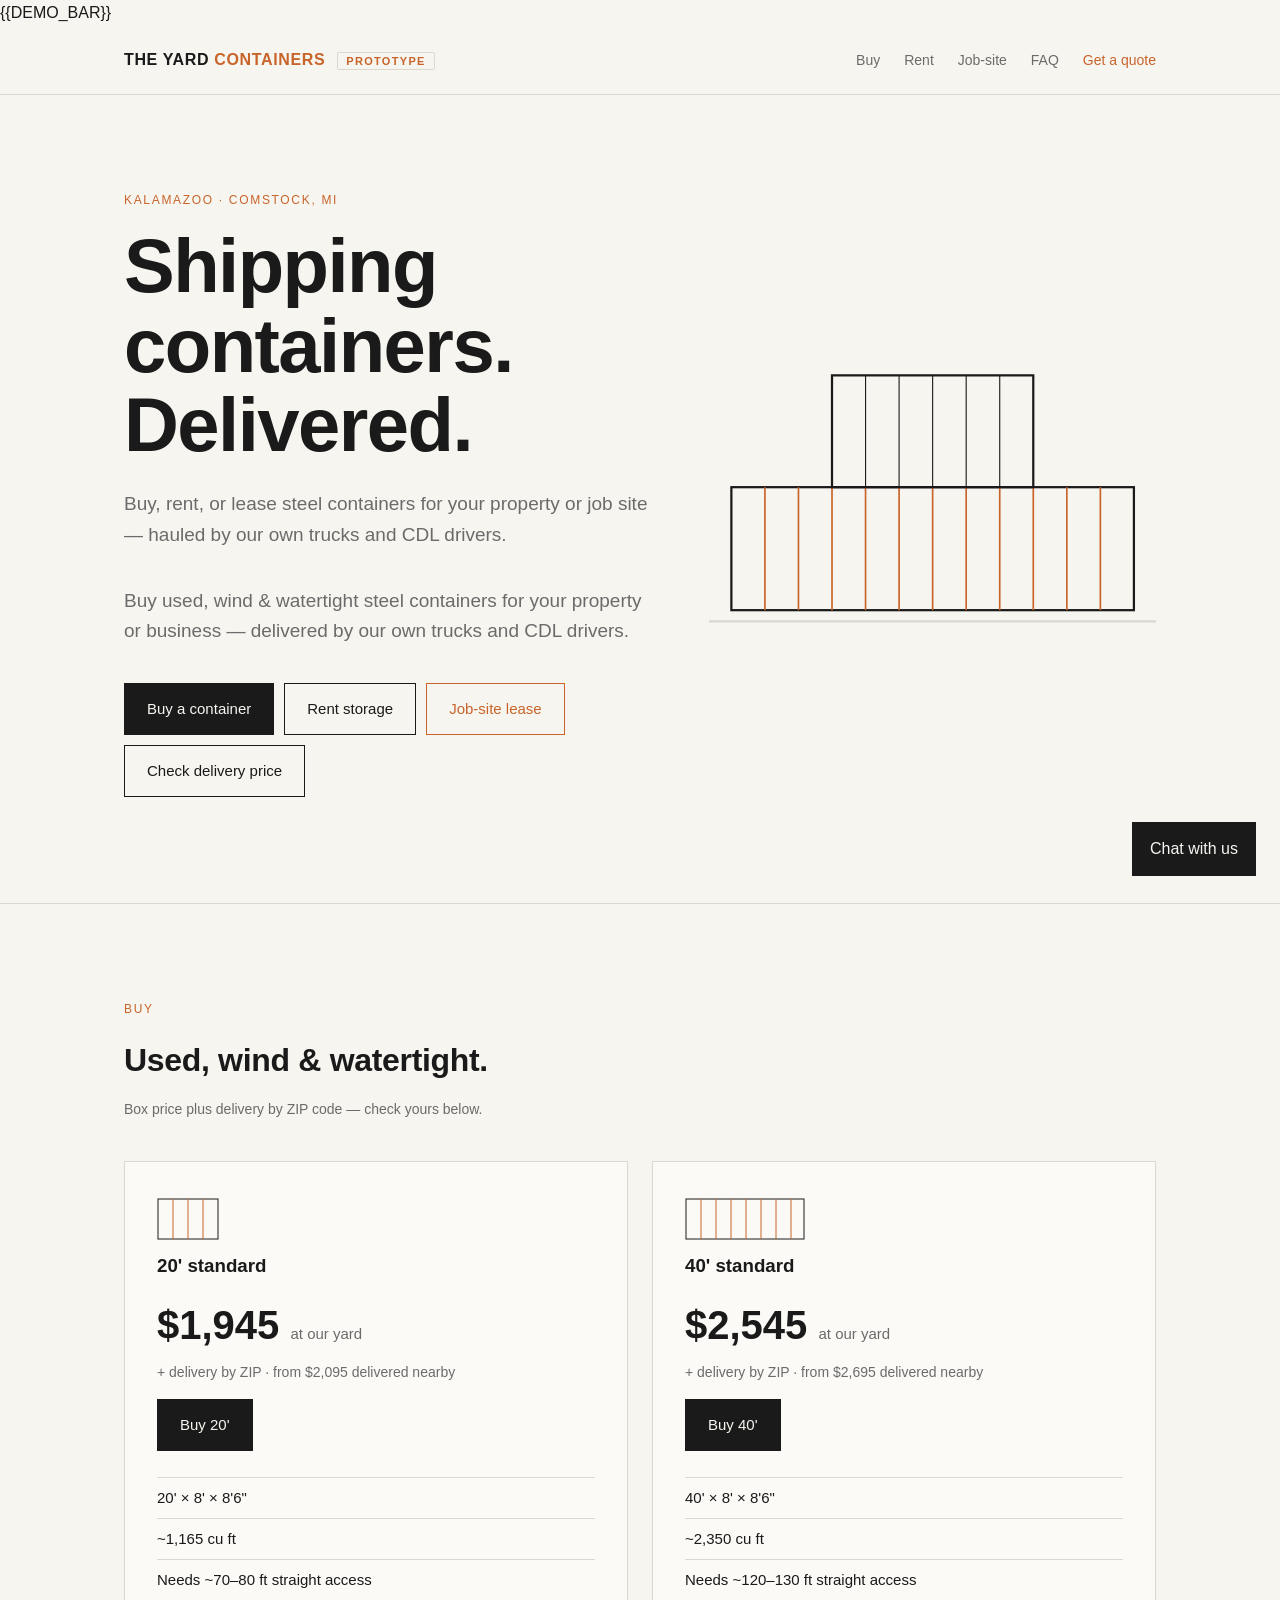
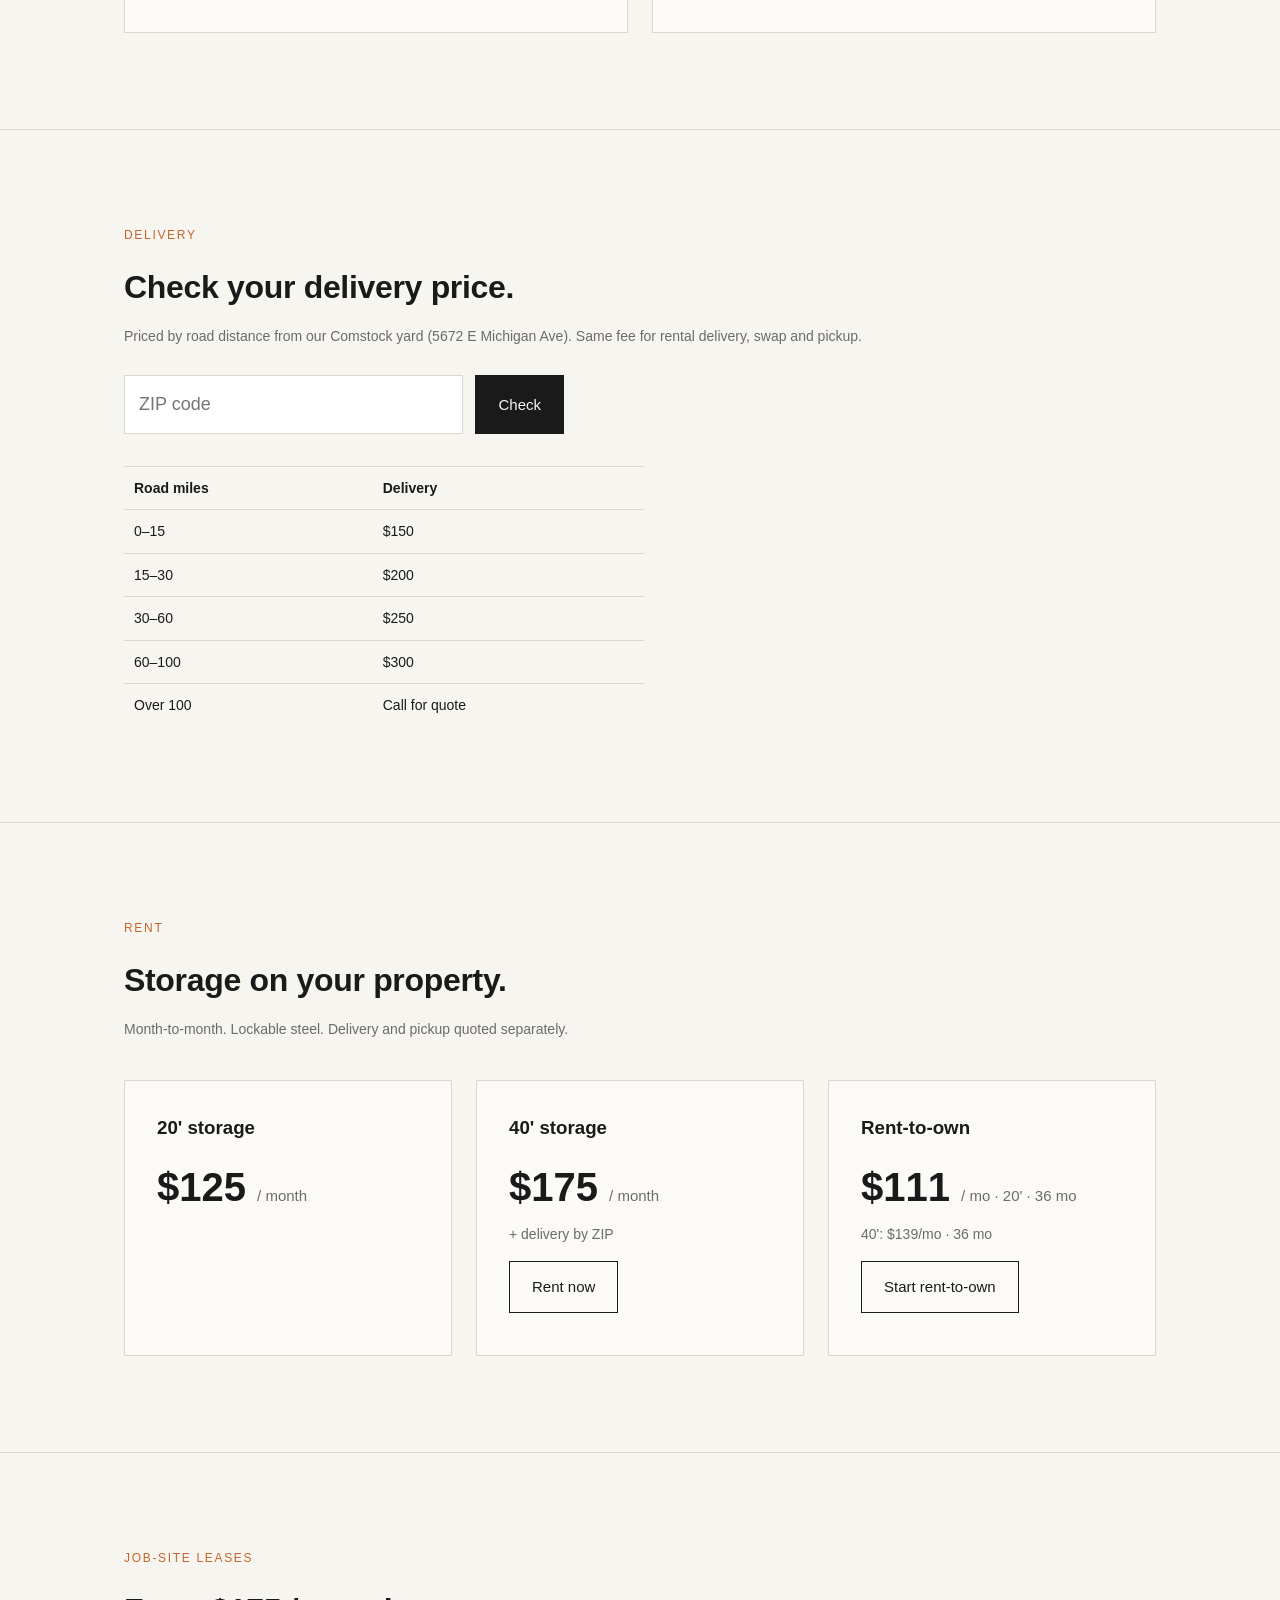
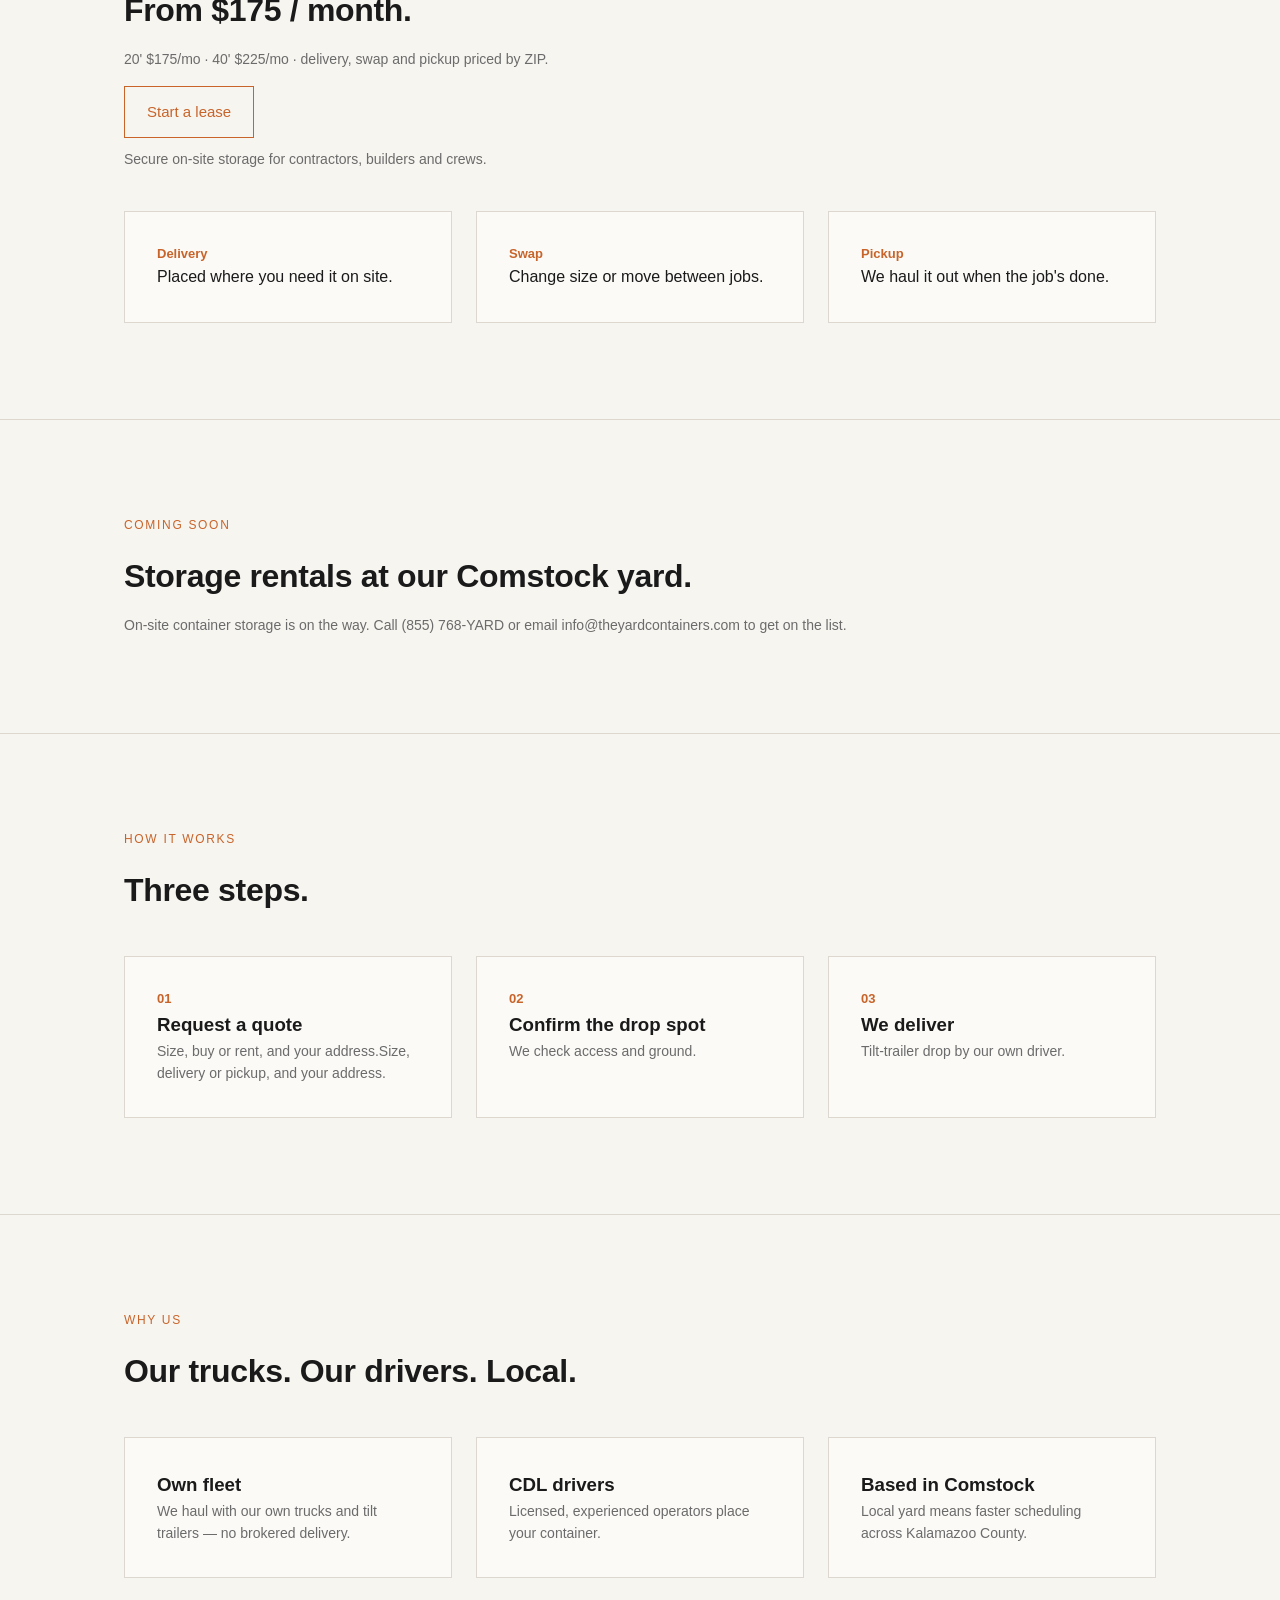
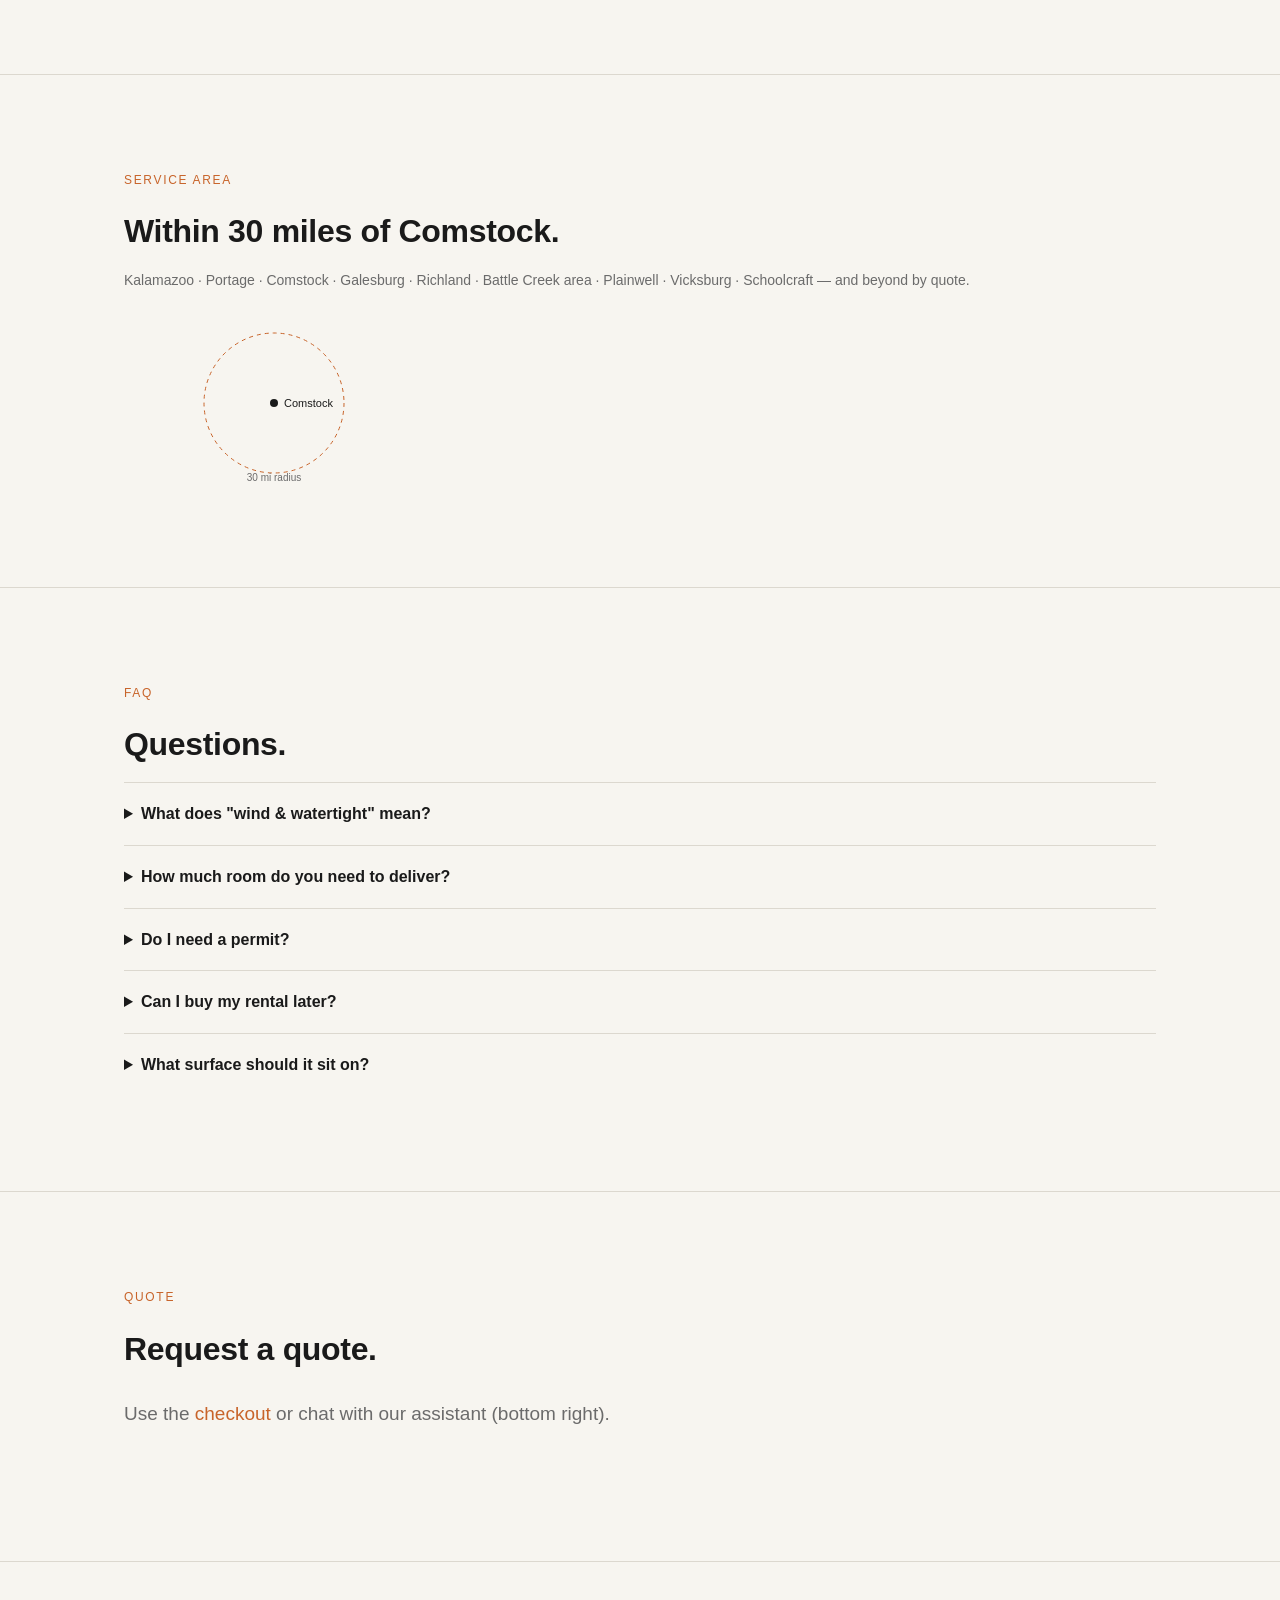
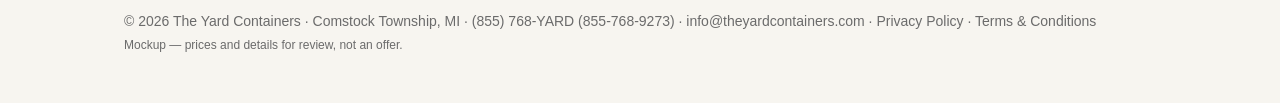
==== commit 4700572c: "Add /privacy and /terms pages (sole proprietorship, SMS program STOP/HELP, carrier non-sharing line)" ====
--- a/static/index.html
+++ b/static/index.html
@@ -116,7 +116,7 @@
 <section id="quote"><div class="wrap"><div class="eyebrow">Quote</div><h2>Request a quote.</h2>
 <p class="lead">Use the <a href="/checkout" style="color:var(--acc)">checkout</a> or chat with our assistant (bottom right).</p></div></section>
 
-<footer><div class="wrap">© 2026 The Yard Containers · Comstock Township, MI · <a href="tel:+18557689273">(855) 768-YARD (855-768-9273)</a> · <a href="mailto:info@theyardcontainers.com">info@theyardcontainers.com</a><br><span style="font-size:12px">Mockup — prices and details for review, not an offer.</span></div></footer>
+<footer><div class="wrap">© 2026 The Yard Containers · Comstock Township, MI · <a href="tel:+18557689273">(855) 768-YARD (855-768-9273)</a> · <a href="mailto:info@theyardcontainers.com">info@theyardcontainers.com</a> · <a href="/privacy">Privacy Policy</a> · <a href="/terms">Terms &amp; Conditions</a><br><span style="font-size:12px">Mockup — prices and details for review, not an offer.</span></div></footer>
 
 <button id="chatbtn" onclick="toggleChat()">Chat with us</button>
 <div id="chat"><div class="hd">The Yard Containers assistant <span class="sub" style="font-weight:400">· automated</span></div><div id="log"></div>
